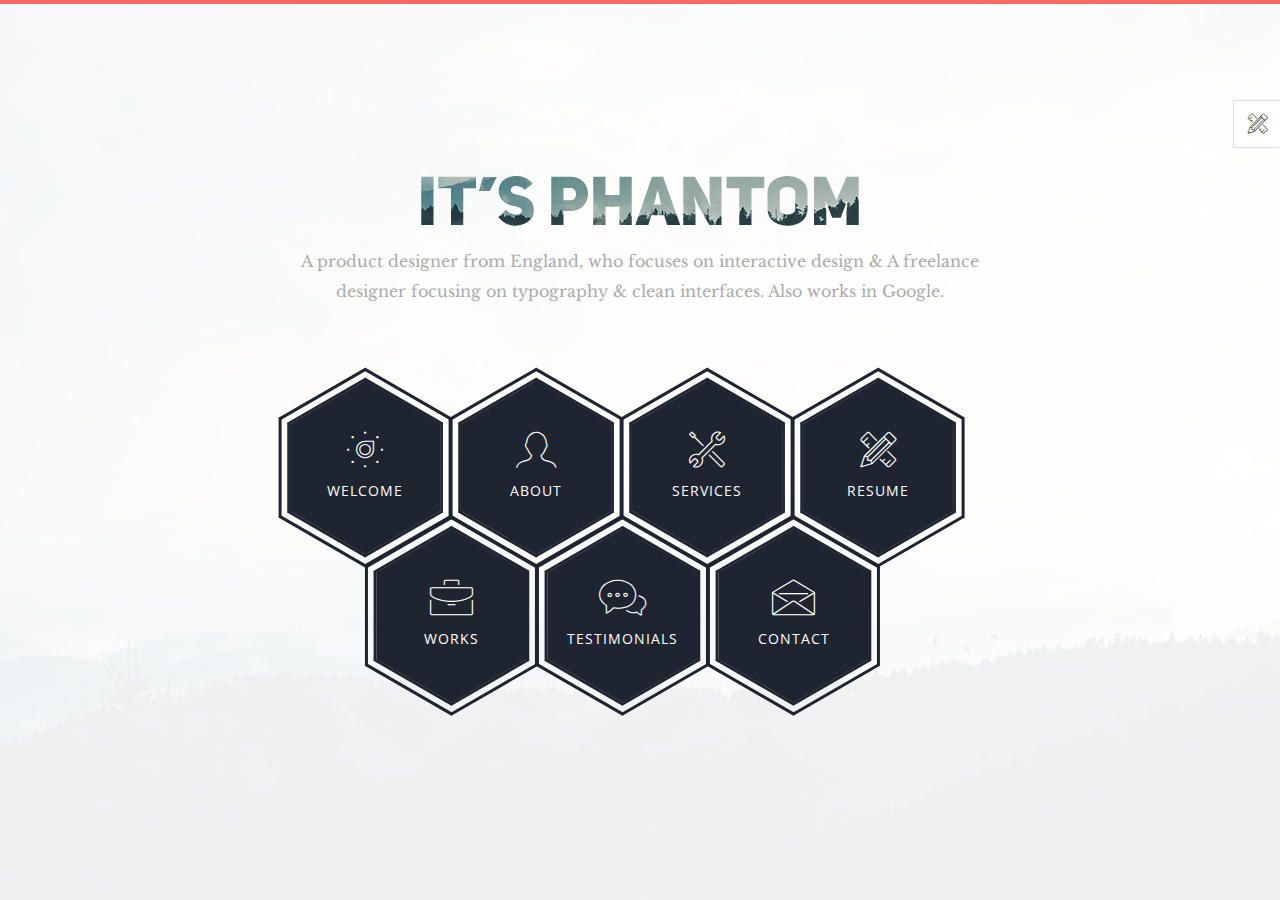
==== .vscode/index.html @ 7a1ff127 "Change file location" ====
<!--
 // WEBSITE: https://themefisher.com
 // TWITTER: https://twitter.com/themefisher
 // FACEBOOK: https://www.facebook.com/themefisher
 // GITHUB: https://github.com/themefisher/
-->

<!-- 
THEME: Phantom - Bootstrap Portfolio Template
VERSION: 1.0.0
AUTHOR: Themefisher

HOMEPAGE: https://themefisher.com/products/phantom-best-bootstrap-portfolio-template/
DEMO: https://demo.themefisher.com/phantom/
GITHUB: https://github.com/themefisher/Phantom-Bootstrap-Portfolio-Template

WEBSITE: https://themefisher.com
TWITTER: https://twitter.com/themefisher
FACEBOOK: https://www.facebook.com/themefisher
-->

<!DOCTYPE html>
<html lang="zxx">
<head>

  <!-- ** Basic Page Needs ** -->
  <meta charset="utf-8">
  <title>Phantom - Bootstrap Portfolio Template</title>

  <!-- ** Mobile Specific Metas ** -->
  <meta http-equiv="X-UA-Compatible" content="IE=edge">
  <meta name="description" content="Portfolio HTML Template">
  <meta name="viewport" content="width=device-width, initial-scale=1.0, maximum-scale=5.0">
  <meta name="author" content="Themefisher">
  <meta name="generator" content="Themefisher Html5 Portfolio Template v1.0">
  
  <!-- theme meta -->
  <meta name="theme-name" content="phantom" />

  <!-- Essential Stylesheets -->
  <link rel="stylesheet" href="https://fonts.googleapis.com/css?family=Libre+Baskerville:400,400i|Open+Sans:400,600,700,800">
  <link rel="stylesheet" href="plugins/bootstrap/bootstrap.min.css">
  <link rel="stylesheet" href="plugins/animate.css">
  <link rel="stylesheet" href="plugins/slick/slick.css">
  <link rel="stylesheet" href="plugins/slick/slick-theme.css">
  <link rel="stylesheet" href="plugins/themefisher-fonts/css/themefisher-fonts.min.css">  

  <!-- Main Stylesheet -->
  <link rel="stylesheet" href="css/style.css">
  
  <!-- Theme Stylesheet -->
  <link rel="stylesheet" href="#" id="color-changer">
  
  <!--Favicon-->
  <link rel="icon" href="images/favicon.png" type="image/x-icon">

</head>
<body><!-- set class="dark" on body tag for DARK-THEME -->

  <div class="preloader">
    <div class="loading-mask"></div>
    <div class="loading-mask"></div>
    <div class="loading-mask"></div>
    <div class="loading-mask"></div>
    <div class="loading-mask"></div>
  </div>

  <div class="preview-wrapper">
    <div class="switcher-head">
      <span>Style Switcher</span>
      <div class="switcher-trigger tf-tools"></div>
    </div>

    <div class="switcher-body">
      <h4>Choose Color:</h4>
      <ul class="color-options list-none">
        <li class="c0" data-color="red" title="Default">Default</li>
        <li class="c1" data-color="blue" title="Red">Red</li>
        <li class="c2" data-color="green" title="Green">Green</li>
        <li class="c3" data-color="yellow" title="Blue">Blue</li>
      </ul>
    </div>
  </div>

<main class="site-wrapper">
  <div class="pt-table">
    <div class="pt-tablecell page-home relative" style="background-image: url('images/banner.jpg');">
      <div class="overlay"></div>

      <div class="container">
        <div class="row">
          <div class="col-xs-12 col-md-offset-1 col-md-10 col-lg-offset-2 col-lg-8">
            <div class="page-title home text-center">
              <img src="images/phantom.png" alt="">
              <p>A product designer from England, who focuses on interactive design &amp; A freelance designer focusing on typography &amp; clean interfaces. Also works in Google.</p>
            </div>

            <div class="hexagon-menu clear">
              <div class="hexagon-item">
                <div class="hex-item">
                  <div></div>
                  <div></div>
                  <div></div>
                </div>
                <div class="hex-item">
                  <div></div>
                  <div></div>
                  <div></div>
                </div>
                <a href="welcome.html" class="hex-content">
                  <span class="hex-content-inner">
                    <span class="icon">
                      <i class="tf-dial"></i>
                    </span>
                    <span class="title">Welcome</span>
                  </span>
                  <svg viewbox="0 0 173.20508075688772 200" height="200" width="174" version="1.1"
                    xmlns="http://www.w3.org/2000/svg">
                    <path
                      d="M86.60254037844386 0L173.20508075688772 50L173.20508075688772 150L86.60254037844386 200L0 150L0 50Z"
                      fill="#1e2530"></path>
                  </svg>
                </a>
              </div>
              <div class="hexagon-item">
                <div class="hex-item">
                  <div></div>
                  <div></div>
                  <div></div>
                </div>
                <div class="hex-item">
                  <div></div>
                  <div></div>
                  <div></div>
                </div>
                <a href="about.html" class="hex-content">
                  <span class="hex-content-inner">
                    <span class="icon">
                      <i class="tf-profile-male"></i>
                    </span>
                    <span class="title">About</span>
                  </span>
                  <svg viewbox="0 0 173.20508075688772 200" height="200" width="174" version="1.1"
                    xmlns="http://www.w3.org/2000/svg">
                    <path d="M86.60254037844386 0L173.20508075688772 50L173.20508075688772 150L86.60254037844386 200L0 150L0 50Z" fill="#1e2530"></path>
                  </svg>
                </a>
              </div>
              <div class="hexagon-item">
                <div class="hex-item">
                  <div></div>
                  <div></div>
                  <div></div>
                </div>
                <div class="hex-item">
                  <div></div>
                  <div></div>
                  <div></div>
                </div>
                <a href="services.html" class="hex-content">
                  <span class="hex-content-inner">
                    <span class="icon">
                      <i class="tf-tools-2"></i>
                    </span>
                    <span class="title">Services</span>
                  </span>
                  <svg viewbox="0 0 173.20508075688772 200" height="200" width="174" version="1.1"
                    xmlns="http://www.w3.org/2000/svg">
                    <path d="M86.60254037844386 0L173.20508075688772 50L173.20508075688772 150L86.60254037844386 200L0 150L0 50Z" fill="#1e2530"></path>
                  </svg>
                </a>
              </div>
              <div class="hexagon-item">
                <div class="hex-item">
                  <div></div>
                  <div></div>
                  <div></div>
                </div>
                <div class="hex-item">
                  <div></div>
                  <div></div>
                  <div></div>
                </div>
                <a href="resume.html" class="hex-content">
                  <span class="hex-content-inner">
                    <span class="icon">
                      <i class="tf-tools"></i>
                    </span>
                    <span class="title">Resume</span>
                  </span>
                  <svg viewbox="0 0 173.20508075688772 200" height="200" width="174" version="1.1"
                    xmlns="http://www.w3.org/2000/svg">
                    <path d="M86.60254037844386 0L173.20508075688772 50L173.20508075688772 150L86.60254037844386 200L0 150L0 50Z" fill="#1e2530"></path>
                  </svg>
                </a>
              </div>
              <div class="hexagon-item">
                <div class="hex-item">
                  <div></div>
                  <div></div>
                  <div></div>
                </div>
                <div class="hex-item">
                  <div></div>
                  <div></div>
                  <div></div>
                </div>
                <a href="works.html" class="hex-content">
                  <span class="hex-content-inner">
                    <span class="icon">
                      <i class="tf-briefcase2"></i>
                    </span>
                    <span class="title">Works</span>
                  </span>
                  <svg viewbox="0 0 173.20508075688772 200" height="200" width="174" version="1.1"
                    xmlns="http://www.w3.org/2000/svg">
                    <path d="M86.60254037844386 0L173.20508075688772 50L173.20508075688772 150L86.60254037844386 200L0 150L0 50Z" fill="#1e2530"></path>
                  </svg>
                </a>
              </div>
              <div class="hexagon-item">
                <div class="hex-item">
                  <div></div>
                  <div></div>
                  <div></div>
                </div>
                <div class="hex-item">
                  <div></div>
                  <div></div>
                  <div></div>
                </div>
                <a href="testimonials.html" class="hex-content">
                  <span class="hex-content-inner">
                    <span class="icon">
                      <i class="tf-chat"></i>
                    </span>
                    <span class="title">Testimonials</span>
                  </span>
                  <svg viewbox="0 0 173.20508075688772 200" height="200" width="174" version="1.1"
                    xmlns="http://www.w3.org/2000/svg">
                    <path d="M86.60254037844386 0L173.20508075688772 50L173.20508075688772 150L86.60254037844386 200L0 150L0 50Z" fill="#1e2530"></path>
                  </svg>
                </a>
              </div>
              <div class="hexagon-item">
                <div class="hex-item">
                  <div></div>
                  <div></div>
                  <div></div>
                </div>
                <div class="hex-item">
                  <div></div>
                  <div></div>
                  <div></div>
                </div>
                <a href="contact.html" class="hex-content">
                  <span class="hex-content-inner">
                    <span class="icon">
                      <i class="tf-envelope2"></i>
                    </span>
                    <span class="title">Contact</span>
                  </span>
                  <svg viewbox="0 0 173.20508075688772 200" height="200" width="174" version="1.1"
                    xmlns="http://www.w3.org/2000/svg">
                    <path d="M86.60254037844386 0L173.20508075688772 50L173.20508075688772 150L86.60254037844386 200L0 150L0 50Z" fill="#1e2530"></path>
                  </svg>
                </a>
              </div>
            </div> <!-- /.hexagon-menu -->

          </div> <!-- /.col-xs-12 -->

        </div> <!-- /.row -->
      </div> <!-- /.container -->

    </div> <!-- /.pt-tablecell -->
  </div> <!-- /.pt-table -->
</main> <!-- /.site-wrapper -->


<!-- 
Essential Scripts
=====================================-->
<script src="plugins/jquery-2.2.4.min.js"></script>
<script src="plugins/bootstrap/bootstrap.min.js"></script>
<script src="plugins/jquery.nicescroll.min.js"></script>
<script src="plugins/isotope/isotope.pkgd.min.js"></script>
<script src="plugins/slick/slick.min.js"></script>

<script src="js/script.js"></script>

</body>
</html>
---- .vscode/plugins/themefisher-fonts/css/themefisher-fonts.min.css ----
@font-face {
  font-family: 'themefisher-font';
  src:  url('../fonts/themefisher-font.eot?ug5hnh');
  src:  url('../fonts/themefisher-font.eot?ug5hnh#iefix') format('embedded-opentype'),
    url('../fonts/themefisher-font.ttf?ug5hnh') format('truetype'),
    url('../fonts/themefisher-font.woff?ug5hnh') format('woff'),
    url('../fonts/themefisher-font.svg?ug5hnh#themefisher-font') format('svg');
  font-weight: normal;
  font-style: normal;
}

[class^="tf-"], [class*=" tf-"] {
  /* use !important to prevent issues with browser extensions that change fonts */
  font-family: 'themefisher-font' !important;
  speak: none;
  font-style: normal;
  font-weight: normal;
  font-variant: normal;
  text-transform: none;
  line-height: 1;

  /* Better Font Rendering =========== */
  -webkit-font-smoothing: antialiased;
  -moz-osx-font-smoothing: grayscale;
}

.tf-ion-alert-circled:before {
  content: "\f100";
}
.tf-ion-alert:before {
  content: "\f101";
}
.tf-ion-android-add-circle:before {
  content: "\f359";
}
.tf-ion-android-add:before {
  content: "\f2c7";
}
.tf-ion-android-alarm-clock:before {
  content: "\f35a";
}
.tf-ion-android-alert:before {
  content: "\f35b";
}
.tf-ion-android-apps:before {
  content: "\f35c";
}
.tf-ion-android-archive:before {
  content: "\f2c9";
}
.tf-ion-android-arrow-back:before {
  content: "\f2ca";
}
.tf-ion-android-arrow-down:before {
  content: "\f35d";
}
.tf-ion-android-arrow-dropdown-circle:before {
  content: "\f35e";
}
.tf-ion-android-arrow-dropdown:before {
  content: "\f35f";
}
.tf-ion-android-arrow-dropleft-circle:before {
  content: "\f360";
}
.tf-ion-android-arrow-dropleft:before {
  content: "\f361";
}
.tf-ion-android-arrow-dropright-circle:before {
  content: "\f362";
}
.tf-ion-android-arrow-dropright:before {
  content: "\f363";
}
.tf-ion-android-arrow-dropup-circle:before {
  content: "\f364";
}
.tf-ion-android-arrow-dropup:before {
  content: "\f365";
}
.tf-ion-android-arrow-forward:before {
  content: "\f30f";
}
.tf-ion-android-arrow-up:before {
  content: "\f366";
}
.tf-ion-android-attach:before {
  content: "\f367";
}
.tf-ion-android-bar:before {
  content: "\f368";
}
.tf-ion-android-bicycle:before {
  content: "\f369";
}
.tf-ion-android-boat:before {
  content: "\f36a";
}
.tf-ion-android-bookmark:before {
  content: "\f36b";
}
.tf-ion-android-bulb:before {
  content: "\f36c";
}
.tf-ion-android-bus:before {
  content: "\f36d";
}
.tf-ion-android-calendar:before {
  content: "\f2d1";
}
.tf-ion-android-call:before {
  content: "\f2d2";
}
.tf-ion-android-camera:before {
  content: "\f2d3";
}
.tf-ion-android-cancel:before {
  content: "\f36e";
}
.tf-ion-android-car:before {
  content: "\f36f";
}
.tf-ion-android-cart:before {
  content: "\f370";
}
.tf-ion-android-chat:before {
  content: "\f2d4";
}
.tf-ion-android-checkbox-blank:before {
  content: "\f371";
}
.tf-ion-android-checkbox-outline-blank:before {
  content: "\f372";
}
.tf-ion-android-checkbox-outline:before {
  content: "\f373";
}
.tf-ion-android-checkbox:before {
  content: "\f374";
}
.tf-ion-android-checkmark-circle:before {
  content: "\f375";
}
.tf-ion-android-clipboard:before {
  content: "\f376";
}
.tf-ion-android-close:before {
  content: "\f2d7";
}
.tf-ion-android-cloud-circle:before {
  content: "\f377";
}
.tf-ion-android-cloud-done:before {
  content: "\f378";
}
.tf-ion-android-cloud-outline:before {
  content: "\f379";
}
.tf-ion-android-cloud:before {
  content: "\f37a";
}
.tf-ion-android-color-palette:before {
  content: "\f37b";
}
.tf-ion-android-compass:before {
  content: "\f37c";
}
.tf-ion-android-contact:before {
  content: "\f2d8";
}
.tf-ion-android-contacts:before {
  content: "\f2d9";
}
.tf-ion-android-contract:before {
  content: "\f37d";
}
.tf-ion-android-create:before {
  content: "\f37e";
}
.tf-ion-android-delete:before {
  content: "\f37f";
}
.tf-ion-android-desktop:before {
  content: "\f380";
}
.tf-ion-android-document:before {
  content: "\f381";
}
.tf-ion-android-done-all:before {
  content: "\f382";
}
.tf-ion-android-done:before {
  content: "\f383";
}
.tf-ion-android-download:before {
  content: "\f2dd";
}
.tf-ion-android-drafts:before {
  content: "\f384";
}
.tf-ion-android-exit:before {
  content: "\f385";
}
.tf-ion-android-expand:before {
  content: "\f386";
}
.tf-ion-android-favorite-outline:before {
  content: "\f387";
}
.tf-ion-android-favorite:before {
  content: "\f388";
}
.tf-ion-android-film:before {
  content: "\f389";
}
.tf-ion-android-folder-open:before {
  content: "\f38a";
}
.tf-ion-android-folder:before {
  content: "\f2e0";
}
.tf-ion-android-funnel:before {
  content: "\f38b";
}
.tf-ion-android-globe:before {
  content: "\f38c";
}
.tf-ion-android-hand:before {
  content: "\f2e3";
}
.tf-ion-android-hangout:before {
  content: "\f38d";
}
.tf-ion-android-happy:before {
  content: "\f38e";
}
.tf-ion-android-home:before {
  content: "\f38f";
}
.tf-ion-android-image:before {
  content: "\f2e4";
}
.tf-ion-android-laptop:before {
  content: "\f390";
}
.tf-ion-android-list:before {
  content: "\f391";
}
.tf-ion-android-locate:before {
  content: "\f2e9";
}
.tf-ion-android-lock:before {
  content: "\f392";
}
.tf-ion-android-mail:before {
  content: "\f2eb";
}
.tf-ion-android-map:before {
  content: "\f393";
}
.tf-ion-android-menu:before {
  content: "\f394";
}
.tf-ion-android-microphone-off:before {
  content: "\f395";
}
.tf-ion-android-microphone:before {
  content: "\f2ec";
}
.tf-ion-android-more-horizontal:before {
  content: "\f396";
}
.tf-ion-android-more-vertical:before {
  content: "\f397";
}
.tf-ion-android-navigate:before {
  content: "\f398";
}
.tf-ion-android-notifications-none:before {
  content: "\f399";
}
.tf-ion-android-notifications-off:before {
  content: "\f39a";
}
.tf-ion-android-notifications:before {
  content: "\f39b";
}
.tf-ion-android-open:before {
  content: "\f39c";
}
.tf-ion-android-options:before {
  content: "\f39d";
}
.tf-ion-android-people:before {
  content: "\f39e";
}
.tf-ion-android-person-add:before {
  content: "\f39f";
}
.tf-ion-android-person:before {
  content: "\f3a0";
}
.tf-ion-android-phone-landscape:before {
  content: "\f3a1";
}
.tf-ion-android-phone-portrait:before {
  content: "\f3a2";
}
.tf-ion-android-pin:before {
  content: "\f3a3";
}
.tf-ion-android-plane:before {
  content: "\f3a4";
}
.tf-ion-android-playstore:before {
  content: "\f2f0";
}
.tf-ion-android-print:before {
  content: "\f3a5";
}
.tf-ion-android-radio-button-off:before {
  content: "\f3a6";
}
.tf-ion-android-radio-button-on:before {
  content: "\f3a7";
}
.tf-ion-android-refresh:before {
  content: "\f3a8";
}
.tf-ion-android-remove-circle:before {
  content: "\f3a9";
}
.tf-ion-android-remove:before {
  content: "\f2f4";
}
.tf-ion-android-restaurant:before {
  content: "\f3aa";
}
.tf-ion-android-sad:before {
  content: "\f3ab";
}
.tf-ion-android-search:before {
  content: "\f2f5";
}
.tf-ion-android-send:before {
  content: "\f2f6";
}
.tf-ion-android-settings:before {
  content: "\f2f7";
}
.tf-ion-android-share-alt:before {
  content: "\f3ac";
}
.tf-ion-android-share:before {
  content: "\f2f8";
}
.tf-ion-android-star-half:before {
  content: "\f3ad";
}
.tf-ion-android-star-outline:before {
  content: "\f3ae";
}
.tf-ion-android-star:before {
  content: "\f2fc";
}
.tf-ion-android-stopwatch:before {
  content: "\f2fd";
}
.tf-ion-android-subway:before {
  content: "\f3af";
}
.tf-ion-android-sunny:before {
  content: "\f3b0";
}
.tf-ion-android-sync:before {
  content: "\f3b1";
}
.tf-ion-android-textsms:before {
  content: "\f3b2";
}
.tf-ion-android-time:before {
  content: "\f3b3";
}
.tf-ion-android-train:before {
  content: "\f3b4";
}
.tf-ion-android-unlock:before {
  content: "\f3b5";
}
.tf-ion-android-upload:before {
  content: "\f3b6";
}
.tf-ion-android-volume-down:before {
  content: "\f3b7";
}
.tf-ion-android-volume-mute:before {
  content: "\f3b8";
}
.tf-ion-android-volume-off:before {
  content: "\f3b9";
}
.tf-ion-android-volume-up:before {
  content: "\f3ba";
}
.tf-ion-android-walk:before {
  content: "\f3bb";
}
.tf-ion-android-warning:before {
  content: "\f3bc";
}
.tf-ion-android-watch:before {
  content: "\f3bd";
}
.tf-ion-android-wifi:before {
  content: "\f305";
}
.tf-ion-aperture:before {
  content: "\f313";
}
.tf-ion-archive:before {
  content: "\f102";
}
.tf-ion-arrow-down-a:before {
  content: "\f103";
}
.tf-ion-arrow-down-b:before {
  content: "\f104";
}
.tf-ion-arrow-down-c:before {
  content: "\f105";
}
.tf-ion-arrow-expand:before {
  content: "\f25e";
}
.tf-ion-arrow-graph-down-left:before {
  content: "\f25f";
}
.tf-ion-arrow-graph-down-right:before {
  content: "\f260";
}
.tf-ion-arrow-graph-up-left:before {
  content: "\f261";
}
.tf-ion-arrow-graph-up-right:before {
  content: "\f262";
}
.tf-ion-arrow-left-a:before {
  content: "\f106";
}
.tf-ion-arrow-left-b:before {
  content: "\f107";
}
.tf-ion-arrow-left-c:before {
  content: "\f108";
}
.tf-ion-arrow-move:before {
  content: "\f263";
}
.tf-ion-arrow-resize:before {
  content: "\f264";
}
.tf-ion-arrow-return-left:before {
  content: "\f265";
}
.tf-ion-arrow-return-right:before {
  content: "\f266";
}
.tf-ion-arrow-right-a:before {
  content: "\f109";
}
.tf-ion-arrow-right-b:before {
  content: "\f10a";
}
.tf-ion-arrow-right-c:before {
  content: "\f10b";
}
.tf-ion-arrow-shrink:before {
  content: "\f267";
}
.tf-ion-arrow-swap:before {
  content: "\f268";
}
.tf-ion-arrow-up-a:before {
  content: "\f10c";
}
.tf-ion-arrow-up-b:before {
  content: "\f10d";
}
.tf-ion-arrow-up-c:before {
  content: "\f10e";
}
.tf-ion-asterisk:before {
  content: "\f314";
}
.tf-ion-at:before {
  content: "\f10f";
}
.tf-ion-backspace-outline:before {
  content: "\f3be";
}
.tf-ion-backspace:before {
  content: "\f3bf";
}
.tf-ion-bag:before {
  content: "\f110";
}
.tf-ion-battery-charging:before {
  content: "\f111";
}
.tf-ion-battery-empty:before {
  content: "\f112";
}
.tf-ion-battery-full:before {
  content: "\f113";
}
.tf-ion-battery-half:before {
  content: "\f114";
}
.tf-ion-battery-low:before {
  content: "\f115";
}
.tf-ion-beaker:before {
  content: "\f269";
}
.tf-ion-beer:before {
  content: "\f26a";
}
.tf-ion-bluetooth:before {
  content: "\f116";
}
.tf-ion-bonfire:before {
  content: "\f315";
}
.tf-ion-bookmark:before {
  content: "\f26b";
}
.tf-ion-bowtie:before {
  content: "\f3c0";
}
.tf-ion-briefcase:before {
  content: "\f26c";
}
.tf-ion-bug:before {
  content: "\f2be";
}
.tf-ion-calculator:before {
  content: "\f26d";
}
.tf-ion-calendar:before {
  content: "\f117";
}
.tf-ion-camera:before {
  content: "\f118";
}
.tf-ion-card:before {
  content: "\f119";
}
.tf-ion-cash:before {
  content: "\f316";
}
.tf-ion-chatbox-working:before {
  content: "\f11a";
}
.tf-ion-chatbox:before {
  content: "\f11b";
}
.tf-ion-chatboxes:before {
  content: "\f11c";
}
.tf-ion-chatbubble-working:before {
  content: "\f11d";
}
.tf-ion-chatbubble:before {
  content: "\f11e";
}
.tf-ion-chatbubbles:before {
  content: "\f11f";
}
.tf-ion-checkmark-circled:before {
  content: "\f120";
}
.tf-ion-checkmark-round:before {
  content: "\f121";
}
.tf-ion-checkmark:before {
  content: "\f122";
}
.tf-ion-chevron-down:before {
  content: "\f123";
}
.tf-ion-chevron-left:before {
  content: "\f124";
}
.tf-ion-chevron-right:before {
  content: "\f125";
}
.tf-ion-chevron-up:before {
  content: "\f126";
}
.tf-ion-clipboard:before {
  content: "\f127";
}
.tf-ion-clock:before {
  content: "\f26e";
}
.tf-ion-close-circled:before {
  content: "\f128";
}
.tf-ion-close-round:before {
  content: "\f129";
}
.tf-ion-close:before {
  content: "\f12a";
}
.tf-ion-closed-captioning:before {
  content: "\f317";
}
.tf-ion-cloud:before {
  content: "\f12b";
}
.tf-ion-code-download:before {
  content: "\f26f";
}
.tf-ion-code-working:before {
  content: "\f270";
}
.tf-ion-code:before {
  content: "\f271";
}
.tf-ion-coffee:before {
  content: "\f272";
}
.tf-ion-compass:before {
  content: "\f273";
}
.tf-ion-compose:before {
  content: "\f12c";
}
.tf-ion-connection-bars:before {
  content: "\f274";
}
.tf-ion-contrast:before {
  content: "\f275";
}
.tf-ion-crop:before {
  content: "\f3c1";
}
.tf-ion-cube:before {
  content: "\f318";
}
.tf-ion-disc:before {
  content: "\f12d";
}
.tf-ion-document-text:before {
  content: "\f12e";
}
.tf-ion-document:before {
  content: "\f12f";
}
.tf-ion-drag:before {
  content: "\f130";
}
.tf-ion-earth:before {
  content: "\f276";
}
.tf-ion-easel:before {
  content: "\f3c2";
}
.tf-ion-edit:before {
  content: "\f2bf";
}
.tf-ion-egg:before {
  content: "\f277";
}
.tf-ion-eject:before {
  content: "\f131";
}
.tf-ion-email-unread:before {
  content: "\f3c3";
}
.tf-ion-email:before {
  content: "\f132";
}
.tf-ion-erlenmeyer-flask-bubbles:before {
  content: "\f3c4";
}
.tf-ion-erlenmeyer-flask:before {
  content: "\f3c5";
}
.tf-ion-eye-disabled:before {
  content: "\f306";
}
.tf-ion-eye:before {
  content: "\f133";
}
.tf-ion-female:before {
  content: "\f278";
}
.tf-ion-filing:before {
  content: "\f134";
}
.tf-ion-film-marker:before {
  content: "\f135";
}
.tf-ion-fireball:before {
  content: "\f319";
}
.tf-ion-flag:before {
  content: "\f279";
}
.tf-ion-flame:before {
  content: "\f31a";
}
.tf-ion-flash-off:before {
  content: "\f136";
}
.tf-ion-flash:before {
  content: "\f137";
}
.tf-ion-folder:before {
  content: "\f139";
}
.tf-ion-fork-repo:before {
  content: "\f2c0";
}
.tf-ion-fork:before {
  content: "\f27a";
}
.tf-ion-forward:before {
  content: "\f13a";
}
.tf-ion-funnel:before {
  content: "\f31b";
}
.tf-ion-gear-a:before {
  content: "\f13d";
}
.tf-ion-gear-b:before {
  content: "\f13e";
}
.tf-ion-grid:before {
  content: "\f13f";
}
.tf-ion-hammer:before {
  content: "\f27b";
}
.tf-ion-happy-outline:before {
  content: "\f3c6";
}
.tf-ion-happy:before {
  content: "\f31c";
}
.tf-ion-headphone:before {
  content: "\f140";
}
.tf-ion-heart-broken:before {
  content: "\f31d";
}
.tf-ion-heart:before {
  content: "\f141";
}
.tf-ion-help-buoy:before {
  content: "\f27c";
}
.tf-ion-help-circled:before {
  content: "\f142";
}
.tf-ion-help:before {
  content: "\f143";
}
.tf-ion-home:before {
  content: "\f144";
}
.tf-ion-icecream:before {
  content: "\f27d";
}
.tf-ion-image:before {
  content: "\f147";
}
.tf-ion-images:before {
  content: "\f148";
}
.tf-ion-information-circled:before {
  content: "\f149";
}
.tf-ion-information:before {
  content: "\f14a";
}
.tf-ion-ionic:before {
  content: "\f14b";
}
.tf-ion-ios-alarm-outline:before {
  content: "\f3c7";
}
.tf-ion-ios-alarm:before {
  content: "\f3c8";
}
.tf-ion-ios-albums-outline:before {
  content: "\f3c9";
}
.tf-ion-ios-albums:before {
  content: "\f3ca";
}
.tf-ion-ios-americanfootball-outline:before {
  content: "\f3cb";
}
.tf-ion-ios-americanfootball:before {
  content: "\f3cc";
}
.tf-ion-ios-analytics-outline:before {
  content: "\f3cd";
}
.tf-ion-ios-analytics:before {
  content: "\f3ce";
}
.tf-ion-ios-arrow-back:before {
  content: "\f3cf";
}
.tf-ion-ios-arrow-down:before {
  content: "\f3d0";
}
.tf-ion-ios-arrow-forward:before {
  content: "\f3d1";
}
.tf-ion-ios-arrow-left:before {
  content: "\f3d2";
}
.tf-ion-ios-arrow-right:before {
  content: "\f3d3";
}
.tf-ion-ios-arrow-thin-down:before {
  content: "\f3d4";
}
.tf-ion-ios-arrow-thin-left:before {
  content: "\f3d5";
}
.tf-ion-ios-arrow-thin-right:before {
  content: "\f3d6";
}
.tf-ion-ios-arrow-thin-up:before {
  content: "\f3d7";
}
.tf-ion-ios-arrow-up:before {
  content: "\f3d8";
}
.tf-ion-ios-at-outline:before {
  content: "\f3d9";
}
.tf-ion-ios-at:before {
  content: "\f3da";
}
.tf-ion-ios-barcode-outline:before {
  content: "\f3db";
}
.tf-ion-ios-barcode:before {
  content: "\f3dc";
}
.tf-ion-ios-baseball-outline:before {
  content: "\f3dd";
}
.tf-ion-ios-baseball:before {
  content: "\f3de";
}
.tf-ion-ios-basketball-outline:before {
  content: "\f3df";
}
.tf-ion-ios-basketball:before {
  content: "\f3e0";
}
.tf-ion-ios-bell-outline:before {
  content: "\f3e1";
}
.tf-ion-ios-bell:before {
  content: "\f3e2";
}
.tf-ion-ios-body-outline:before {
  content: "\f3e3";
}
.tf-ion-ios-body:before {
  content: "\f3e4";
}
.tf-ion-ios-bolt-outline:before {
  content: "\f3e5";
}
.tf-ion-ios-bolt:before {
  content: "\f3e6";
}
.tf-ion-ios-book-outline:before {
  content: "\f3e7";
}
.tf-ion-ios-book:before {
  content: "\f3e8";
}
.tf-ion-ios-bookmarks-outline:before {
  content: "\f3e9";
}
.tf-ion-ios-bookmarks:before {
  content: "\f3ea";
}
.tf-ion-ios-box-outline:before {
  content: "\f3eb";
}
.tf-ion-ios-box:before {
  content: "\f3ec";
}
.tf-ion-ios-briefcase-outline:before {
  content: "\f3ed";
}
.tf-ion-ios-briefcase:before {
  content: "\f3ee";
}
.tf-ion-ios-browsers-outline:before {
  content: "\f3ef";
}
.tf-ion-ios-browsers:before {
  content: "\f3f0";
}
.tf-ion-ios-calculator-outline:before {
  content: "\f3f1";
}
.tf-ion-ios-calculator:before {
  content: "\f3f2";
}
.tf-ion-ios-calendar-outline:before {
  content: "\f3f3";
}
.tf-ion-ios-calendar:before {
  content: "\f3f4";
}
.tf-ion-ios-camera-outline:before {
  content: "\f3f5";
}
.tf-ion-ios-camera:before {
  content: "\f3f6";
}
.tf-ion-ios-cart-outline:before {
  content: "\f3f7";
}
.tf-ion-ios-cart:before {
  content: "\f3f8";
}
.tf-ion-ios-chatboxes-outline:before {
  content: "\f3f9";
}
.tf-ion-ios-chatboxes:before {
  content: "\f3fa";
}
.tf-ion-ios-chatbubble-outline:before {
  content: "\f3fb";
}
.tf-ion-ios-chatbubble:before {
  content: "\f3fc";
}
.tf-ion-ios-checkmark-empty:before {
  content: "\f3fd";
}
.tf-ion-ios-checkmark-outline:before {
  content: "\f3fe";
}
.tf-ion-ios-checkmark:before {
  content: "\f3ff";
}
.tf-ion-ios-circle-filled:before {
  content: "\f400";
}
.tf-ion-ios-circle-outline:before {
  content: "\f401";
}
.tf-ion-ios-clock-outline:before {
  content: "\f402";
}
.tf-ion-ios-clock:before {
  content: "\f403";
}
.tf-ion-ios-close-empty:before {
  content: "\f404";
}
.tf-ion-ios-close-outline:before {
  content: "\f405";
}
.tf-ion-ios-close:before {
  content: "\f406";
}
.tf-ion-ios-cloud-download-outline:before {
  content: "\f407";
}
.tf-ion-ios-cloud-download:before {
  content: "\f408";
}
.tf-ion-ios-cloud-outline:before {
  content: "\f409";
}
.tf-ion-ios-cloud-upload-outline:before {
  content: "\f40a";
}
.tf-ion-ios-cloud-upload:before {
  content: "\f40b";
}
.tf-ion-ios-cloud:before {
  content: "\f40c";
}
.tf-ion-ios-cloudy-night-outline:before {
  content: "\f40d";
}
.tf-ion-ios-cloudy-night:before {
  content: "\f40e";
}
.tf-ion-ios-cloudy-outline:before {
  content: "\f40f";
}
.tf-ion-ios-cloudy:before {
  content: "\f410";
}
.tf-ion-ios-cog-outline:before {
  content: "\f411";
}
.tf-ion-ios-cog:before {
  content: "\f412";
}
.tf-ion-ios-color-filter-outline:before {
  content: "\f413";
}
.tf-ion-ios-color-filter:before {
  content: "\f414";
}
.tf-ion-ios-color-wand-outline:before {
  content: "\f415";
}
.tf-ion-ios-color-wand:before {
  content: "\f416";
}
.tf-ion-ios-compose-outline:before {
  content: "\f417";
}
.tf-ion-ios-compose:before {
  content: "\f418";
}
.tf-ion-ios-contact-outline:before {
  content: "\f419";
}
.tf-ion-ios-contact:before {
  content: "\f41a";
}
.tf-ion-ios-copy-outline:before {
  content: "\f41b";
}
.tf-ion-ios-copy:before {
  content: "\f41c";
}
.tf-ion-ios-crop-strong:before {
  content: "\f41d";
}
.tf-ion-ios-crop:before {
  content: "\f41e";
}
.tf-ion-ios-download-outline:before {
  content: "\f41f";
}
.tf-ion-ios-download:before {
  content: "\f420";
}
.tf-ion-ios-drag:before {
  content: "\f421";
}
.tf-ion-ios-email-outline:before {
  content: "\f422";
}
.tf-ion-ios-email:before {
  content: "\f423";
}
.tf-ion-ios-eye-outline:before {
  content: "\f424";
}
.tf-ion-ios-eye:before {
  content: "\f425";
}
.tf-ion-ios-fastforward-outline:before {
  content: "\f426";
}
.tf-ion-ios-fastforward:before {
  content: "\f427";
}
.tf-ion-ios-filing-outline:before {
  content: "\f428";
}
.tf-ion-ios-filing:before {
  content: "\f429";
}
.tf-ion-ios-film-outline:before {
  content: "\f42a";
}
.tf-ion-ios-film:before {
  content: "\f42b";
}
.tf-ion-ios-flag-outline:before {
  content: "\f42c";
}
.tf-ion-ios-flag:before {
  content: "\f42d";
}
.tf-ion-ios-flame-outline:before {
  content: "\f42e";
}
.tf-ion-ios-flame:before {
  content: "\f42f";
}
.tf-ion-ios-flask-outline:before {
  content: "\f430";
}
.tf-ion-ios-flask:before {
  content: "\f431";
}
.tf-ion-ios-flower-outline:before {
  content: "\f432";
}
.tf-ion-ios-flower:before {
  content: "\f433";
}
.tf-ion-ios-folder-outline:before {
  content: "\f434";
}
.tf-ion-ios-folder:before {
  content: "\f435";
}
.tf-ion-ios-football-outline:before {
  content: "\f436";
}
.tf-ion-ios-football:before {
  content: "\f437";
}
.tf-ion-ios-game-controller-a-outline:before {
  content: "\f438";
}
.tf-ion-ios-game-controller-a:before {
  content: "\f439";
}
.tf-ion-ios-game-controller-b-outline:before {
  content: "\f43a";
}
.tf-ion-ios-game-controller-b:before {
  content: "\f43b";
}
.tf-ion-ios-gear-outline:before {
  content: "\f43c";
}
.tf-ion-ios-gear:before {
  content: "\f43d";
}
.tf-ion-ios-glasses-outline:before {
  content: "\f43e";
}
.tf-ion-ios-glasses:before {
  content: "\f43f";
}
.tf-ion-ios-grid-view-outline:before {
  content: "\f440";
}
.tf-ion-ios-grid-view:before {
  content: "\f441";
}
.tf-ion-ios-heart-outline:before {
  content: "\f442";
}
.tf-ion-ios-heart:before {
  content: "\f443";
}
.tf-ion-ios-help-empty:before {
  content: "\f444";
}
.tf-ion-ios-help-outline:before {
  content: "\f445";
}
.tf-ion-ios-help:before {
  content: "\f446";
}
.tf-ion-ios-home-outline:before {
  content: "\f447";
}
.tf-ion-ios-home:before {
  content: "\f448";
}
.tf-ion-ios-infinite-outline:before {
  content: "\f449";
}
.tf-ion-ios-infinite:before {
  content: "\f44a";
}
.tf-ion-ios-information-empty:before {
  content: "\f44b";
}
.tf-ion-ios-information-outline:before {
  content: "\f44c";
}
.tf-ion-ios-information:before {
  content: "\f44d";
}
.tf-ion-ios-ionic-outline:before {
  content: "\f44e";
}
.tf-ion-ios-keypad-outline:before {
  content: "\f44f";
}
.tf-ion-ios-keypad:before {
  content: "\f450";
}
.tf-ion-ios-lightbulb-outline:before {
  content: "\f451";
}
.tf-ion-ios-lightbulb:before {
  content: "\f452";
}
.tf-ion-ios-list-outline:before {
  content: "\f453";
}
.tf-ion-ios-list:before {
  content: "\f454";
}
.tf-ion-ios-location-outline:before {
  content: "\f455";
}
.tf-ion-ios-location:before {
  content: "\f456";
}
.tf-ion-ios-locked-outline:before {
  content: "\f457";
}
.tf-ion-ios-locked:before {
  content: "\f458";
}
.tf-ion-ios-loop-strong:before {
  content: "\f459";
}
.tf-ion-ios-loop:before {
  content: "\f45a";
}
.tf-ion-ios-medical-outline:before {
  content: "\f45b";
}
.tf-ion-ios-medical:before {
  content: "\f45c";
}
.tf-ion-ios-medkit-outline:before {
  content: "\f45d";
}
.tf-ion-ios-medkit:before {
  content: "\f45e";
}
.tf-ion-ios-mic-off:before {
  content: "\f45f";
}
.tf-ion-ios-mic-outline:before {
  content: "\f460";
}
.tf-ion-ios-mic:before {
  content: "\f461";
}
.tf-ion-ios-minus-empty:before {
  content: "\f462";
}
.tf-ion-ios-minus-outline:before {
  content: "\f463";
}
.tf-ion-ios-minus:before {
  content: "\f464";
}
.tf-ion-ios-monitor-outline:before {
  content: "\f465";
}
.tf-ion-ios-monitor:before {
  content: "\f466";
}
.tf-ion-ios-moon-outline:before {
  content: "\f467";
}
.tf-ion-ios-moon:before {
  content: "\f468";
}
.tf-ion-ios-more-outline:before {
  content: "\f469";
}
.tf-ion-ios-more:before {
  content: "\f46a";
}
.tf-ion-ios-musical-note:before {
  content: "\f46b";
}
.tf-ion-ios-musical-notes:before {
  content: "\f46c";
}
.tf-ion-ios-navigate-outline:before {
  content: "\f46d";
}
.tf-ion-ios-navigate:before {
  content: "\f46e";
}
.tf-ion-ios-nutrition-outline:before {
  content: "\f46f";
}
.tf-ion-ios-nutrition:before {
  content: "\f470";
}
.tf-ion-ios-paper-outline:before {
  content: "\f471";
}
.tf-ion-ios-paper:before {
  content: "\f472";
}
.tf-ion-ios-paperplane-outline:before {
  content: "\f473";
}
.tf-ion-ios-paperplane:before {
  content: "\f474";
}
.tf-ion-ios-partlysunny-outline:before {
  content: "\f475";
}
.tf-ion-ios-partlysunny:before {
  content: "\f476";
}
.tf-ion-ios-pause-outline:before {
  content: "\f477";
}
.tf-ion-ios-pause:before {
  content: "\f478";
}
.tf-ion-ios-paw-outline:before {
  content: "\f479";
}
.tf-ion-ios-paw:before {
  content: "\f47a";
}
.tf-ion-ios-people-outline:before {
  content: "\f47b";
}
.tf-ion-ios-people:before {
  content: "\f47c";
}
.tf-ion-ios-person-outline:before {
  content: "\f47d";
}
.tf-ion-ios-person:before {
  content: "\f47e";
}
.tf-ion-ios-personadd-outline:before {
  content: "\f47f";
}
.tf-ion-ios-personadd:before {
  content: "\f480";
}
.tf-ion-ios-photos-outline:before {
  content: "\f481";
}
.tf-ion-ios-photos:before {
  content: "\f482";
}
.tf-ion-ios-pie-outline:before {
  content: "\f483";
}
.tf-ion-ios-pie:before {
  content: "\f484";
}
.tf-ion-ios-pint-outline:before {
  content: "\f485";
}
.tf-ion-ios-pint:before {
  content: "\f486";
}
.tf-ion-ios-play-outline:before {
  content: "\f487";
}
.tf-ion-ios-play:before {
  content: "\f488";
}
.tf-ion-ios-plus-empty:before {
  content: "\f489";
}
.tf-ion-ios-plus-outline:before {
  content: "\f48a";
}
.tf-ion-ios-plus:before {
  content: "\f48b";
}
.tf-ion-ios-pricetag-outline:before {
  content: "\f48c";
}
.tf-ion-ios-pricetag:before {
  content: "\f48d";
}
.tf-ion-ios-pricetags-outline:before {
  content: "\f48e";
}
.tf-ion-ios-pricetags:before {
  content: "\f48f";
}
.tf-ion-ios-printer-outline:before {
  content: "\f490";
}
.tf-ion-ios-printer:before {
  content: "\f491";
}
.tf-ion-ios-pulse-strong:before {
  content: "\f492";
}
.tf-ion-ios-pulse:before {
  content: "\f493";
}
.tf-ion-ios-rainy-outline:before {
  content: "\f494";
}
.tf-ion-ios-rainy:before {
  content: "\f495";
}
.tf-ion-ios-recording-outline:before {
  content: "\f496";
}
.tf-ion-ios-recording:before {
  content: "\f497";
}
.tf-ion-ios-redo-outline:before {
  content: "\f498";
}
.tf-ion-ios-redo:before {
  content: "\f499";
}
.tf-ion-ios-refresh-empty:before {
  content: "\f49a";
}
.tf-ion-ios-refresh-outline:before {
  content: "\f49b";
}
.tf-ion-ios-refresh:before {
  content: "\f49c";
}
.tf-ion-ios-reload:before {
  content: "\f49d";
}
.tf-ion-ios-reverse-camera-outline:before {
  content: "\f49e";
}
.tf-ion-ios-reverse-camera:before {
  content: "\f49f";
}
.tf-ion-ios-rewind-outline:before {
  content: "\f4a0";
}
.tf-ion-ios-rewind:before {
  content: "\f4a1";
}
.tf-ion-ios-rose-outline:before {
  content: "\f4a2";
}
.tf-ion-ios-rose:before {
  content: "\f4a3";
}
.tf-ion-ios-search-strong:before {
  content: "\f4a4";
}
.tf-ion-ios-search:before {
  content: "\f4a5";
}
.tf-ion-ios-settings-strong:before {
  content: "\f4a6";
}
.tf-ion-ios-settings:before {
  content: "\f4a7";
}
.tf-ion-ios-shuffle-strong:before {
  content: "\f4a8";
}
.tf-ion-ios-shuffle:before {
  content: "\f4a9";
}
.tf-ion-ios-skipbackward-outline:before {
  content: "\f4aa";
}
.tf-ion-ios-skipbackward:before {
  content: "\f4ab";
}
.tf-ion-ios-skipforward-outline:before {
  content: "\f4ac";
}
.tf-ion-ios-skipforward:before {
  content: "\f4ad";
}
.tf-ion-ios-snowy:before {
  content: "\f4ae";
}
.tf-ion-ios-speedometer-outline:before {
  content: "\f4af";
}
.tf-ion-ios-speedometer:before {
  content: "\f4b0";
}
.tf-ion-ios-star-half:before {
  content: "\f4b1";
}
.tf-ion-ios-star-outline:before {
  content: "\f4b2";
}
.tf-ion-ios-star:before {
  content: "\f4b3";
}
.tf-ion-ios-stopwatch-outline:before {
  content: "\f4b4";
}
.tf-ion-ios-stopwatch:before {
  content: "\f4b5";
}
.tf-ion-ios-sunny-outline:before {
  content: "\f4b6";
}
.tf-ion-ios-sunny:before {
  content: "\f4b7";
}
.tf-ion-ios-telephone-outline:before {
  content: "\f4b8";
}
.tf-ion-ios-telephone:before {
  content: "\f4b9";
}
.tf-ion-ios-tennisball-outline:before {
  content: "\f4ba";
}
.tf-ion-ios-tennisball:before {
  content: "\f4bb";
}
.tf-ion-ios-thunderstorm-outline:before {
  content: "\f4bc";
}
.tf-ion-ios-thunderstorm:before {
  content: "\f4bd";
}
.tf-ion-ios-time-outline:before {
  content: "\f4be";
}
.tf-ion-ios-time:before {
  content: "\f4bf";
}
.tf-ion-ios-timer-outline:before {
  content: "\f4c0";
}
.tf-ion-ios-timer:before {
  content: "\f4c1";
}
.tf-ion-ios-toggle-outline:before {
  content: "\f4c2";
}
.tf-ion-ios-toggle:before {
  content: "\f4c3";
}
.tf-ion-ios-trash-outline:before {
  content: "\f4c4";
}
.tf-ion-ios-trash:before {
  content: "\f4c5";
}
.tf-ion-ios-undo-outline:before {
  content: "\f4c6";
}
.tf-ion-ios-undo:before {
  content: "\f4c7";
}
.tf-ion-ios-unlocked-outline:before {
  content: "\f4c8";
}
.tf-ion-ios-unlocked:before {
  content: "\f4c9";
}
.tf-ion-ios-upload-outline:before {
  content: "\f4ca";
}
.tf-ion-ios-upload:before {
  content: "\f4cb";
}
.tf-ion-ios-videocam-outline:before {
  content: "\f4cc";
}
.tf-ion-ios-videocam:before {
  content: "\f4cd";
}
.tf-ion-ios-volume-high:before {
  content: "\f4ce";
}
.tf-ion-ios-volume-low:before {
  content: "\f4cf";
}
.tf-ion-ios-wineglass-outline:before {
  content: "\f4d0";
}
.tf-ion-ios-wineglass:before {
  content: "\f4d1";
}
.tf-ion-ios-world-outline:before {
  content: "\f4d2";
}
.tf-ion-ios-world:before {
  content: "\f4d3";
}
.tf-ion-ipad:before {
  content: "\f1f9";
}
.tf-ion-iphone:before {
  content: "\f1fa";
}
.tf-ion-ipod:before {
  content: "\f1fb";
}
.tf-ion-jet:before {
  content: "\f295";
}
.tf-ion-key:before {
  content: "\f296";
}
.tf-ion-knife:before {
  content: "\f297";
}
.tf-ion-laptop:before {
  content: "\f1fc";
}
.tf-ion-leaf:before {
  content: "\f1fd";
}
.tf-ion-levels:before {
  content: "\f298";
}
.tf-ion-lightbulb:before {
  content: "\f299";
}
.tf-ion-link:before {
  content: "\f1fe";
}
.tf-ion-load-a:before {
  content: "\f29a";
}
.tf-ion-load-b:before {
  content: "\f29b";
}
.tf-ion-load-c:before {
  content: "\f29c";
}
.tf-ion-load-d:before {
  content: "\f29d";
}
.tf-ion-location:before {
  content: "\f1ff";
}
.tf-ion-lock-combination:before {
  content: "\f4d4";
}
.tf-ion-locked:before {
  content: "\f200";
}
.tf-ion-log-in:before {
  content: "\f29e";
}
.tf-ion-log-out:before {
  content: "\f29f";
}
.tf-ion-loop:before {
  content: "\f201";
}
.tf-ion-magnet:before {
  content: "\f2a0";
}
.tf-ion-male:before {
  content: "\f2a1";
}
.tf-ion-man:before {
  content: "\f202";
}
.tf-ion-map:before {
  content: "\f203";
}
.tf-ion-medkit:before {
  content: "\f2a2";
}
.tf-ion-merge:before {
  content: "\f33f";
}
.tf-ion-mic-a:before {
  content: "\f204";
}
.tf-ion-mic-b:before {
  content: "\f205";
}
.tf-ion-mic-c:before {
  content: "\f206";
}
.tf-ion-minus-circled:before {
  content: "\f207";
}
.tf-ion-minus-round:before {
  content: "\f208";
}
.tf-ion-minus:before {
  content: "\f209";
}
.tf-ion-model-s:before {
  content: "\f2c1";
}
.tf-ion-monitor:before {
  content: "\f20a";
}
.tf-ion-more:before {
  content: "\f20b";
}
.tf-ion-mouse:before {
  content: "\f340";
}
.tf-ion-music-note:before {
  content: "\f20c";
}
.tf-ion-navicon-round:before {
  content: "\f20d";
}
.tf-ion-navicon:before {
  content: "\f20e";
}
.tf-ion-navigate:before {
  content: "\f2a3";
}
.tf-ion-network:before {
  content: "\f341";
}
.tf-ion-no-smoking:before {
  content: "\f2c2";
}
.tf-ion-nuclear:before {
  content: "\f2a4";
}
.tf-ion-outlet:before {
  content: "\f342";
}
.tf-ion-paintbrush:before {
  content: "\f4d5";
}
.tf-ion-paintbucket:before {
  content: "\f4d6";
}
.tf-ion-paper-airplane:before {
  content: "\f2c3";
}
.tf-ion-paperclip:before {
  content: "\f20f";
}
.tf-ion-pause:before {
  content: "\f210";
}
.tf-ion-person-add:before {
  content: "\f211";
}
.tf-ion-person-stalker:before {
  content: "\f212";
}
.tf-ion-person:before {
  content: "\f213";
}
.tf-ion-pie-graph:before {
  content: "\f2a5";
}
.tf-ion-pin:before {
  content: "\f2a6";
}
.tf-ion-pinpoint:before {
  content: "\f2a7";
}
.tf-ion-pizza:before {
  content: "\f2a8";
}
.tf-ion-plane:before {
  content: "\f214";
}
.tf-ion-planet:before {
  content: "\f343";
}
.tf-ion-play:before {
  content: "\f215";
}
.tf-ion-playstation:before {
  content: "\f30a";
}
.tf-ion-plus-circled:before {
  content: "\f216";
}
.tf-ion-plus-round:before {
  content: "\f217";
}
.tf-ion-plus:before {
  content: "\f218";
}
.tf-ion-podium:before {
  content: "\f344";
}
.tf-ion-pound:before {
  content: "\f219";
}
.tf-ion-power:before {
  content: "\f2a9";
}
.tf-ion-pricetag:before {
  content: "\f2aa";
}
.tf-ion-pricetags:before {
  content: "\f2ab";
}
.tf-ion-printer:before {
  content: "\f21a";
}
.tf-ion-pull-request:before {
  content: "\f345";
}
.tf-ion-qr-scanner:before {
  content: "\f346";
}
.tf-ion-quote:before {
  content: "\f347";
}
.tf-ion-radio-waves:before {
  content: "\f2ac";
}
.tf-ion-record:before {
  content: "\f21b";
}
.tf-ion-refresh:before {
  content: "\f21c";
}
.tf-ion-reply-all:before {
  content: "\f21d";
}
.tf-ion-reply:before {
  content: "\f21e";
}
.tf-ion-ribbon-a:before {
  content: "\f348";
}
.tf-ion-ribbon-b:before {
  content: "\f349";
}
.tf-ion-sad-outline:before {
  content: "\f4d7";
}
.tf-ion-sad:before {
  content: "\f34a";
}
.tf-ion-scissors:before {
  content: "\f34b";
}
.tf-ion-search:before {
  content: "\f21f";
}
.tf-ion-settings:before {
  content: "\f2ad";
}
.tf-ion-share:before {
  content: "\f220";
}
.tf-ion-shuffle:before {
  content: "\f221";
}
.tf-ion-skip-backward:before {
  content: "\f222";
}
.tf-ion-skip-forward:before {
  content: "\f223";
}
.tf-ion-social-android-outline:before {
  content: "\f224";
}
.tf-ion-social-android:before {
  content: "\f225";
}
.tf-ion-social-angular-outline:before {
  content: "\f4d8";
}
.tf-ion-social-angular:before {
  content: "\f4d9";
}
.tf-ion-social-apple-outline:before {
  content: "\f226";
}
.tf-ion-social-apple:before {
  content: "\f227";
}
.tf-ion-social-bitcoin-outline:before {
  content: "\f2ae";
}
.tf-ion-social-bitcoin:before {
  content: "\f2af";
}
.tf-ion-social-buffer-outline:before {
  content: "\f228";
}
.tf-ion-social-buffer:before {
  content: "\f229";
}
.tf-ion-social-chrome-outline:before {
  content: "\f4da";
}
.tf-ion-social-chrome:before {
  content: "\f4db";
}
.tf-ion-social-codepen-outline:before {
  content: "\f4dc";
}
.tf-ion-social-codepen:before {
  content: "\f4dd";
}
.tf-ion-social-css3-outline:before {
  content: "\f4de";
}
.tf-ion-social-css3:before {
  content: "\f4df";
}
.tf-ion-social-designernews-outline:before {
  content: "\f22a";
}
.tf-ion-social-designernews:before {
  content: "\f22b";
}
.tf-ion-social-dribbble-outline:before {
  content: "\f22c";
}
.tf-ion-social-dribbble:before {
  content: "\f22d";
}
.tf-ion-social-dropbox-outline:before {
  content: "\f22e";
}
.tf-ion-social-dropbox:before {
  content: "\f22f";
}
.tf-ion-social-euro-outline:before {
  content: "\f4e0";
}
.tf-ion-social-euro:before {
  content: "\f4e1";
}
.tf-ion-social-facebook-outline:before {
  content: "\f230";
}
.tf-ion-social-facebook:before {
  content: "\f231";
}
.tf-ion-social-foursquare-outline:before {
  content: "\f34c";
}
.tf-ion-social-foursquare:before {
  content: "\f34d";
}
.tf-ion-social-freebsd-devil:before {
  content: "\f2c4";
}
.tf-ion-social-github-outline:before {
  content: "\f232";
}
.tf-ion-social-github:before {
  content: "\f233";
}
.tf-ion-social-google-outline:before {
  content: "\f34e";
}
.tf-ion-social-google:before {
  content: "\f34f";
}
.tf-ion-social-googleplus-outline:before {
  content: "\f234";
}
.tf-ion-social-googleplus:before {
  content: "\f235";
}
.tf-ion-social-hackernews-outline:before {
  content: "\f236";
}
.tf-ion-social-hackernews:before {
  content: "\f237";
}
.tf-ion-social-html5-outline:before {
  content: "\f4e2";
}
.tf-ion-social-html5:before {
  content: "\f4e3";
}
.tf-ion-social-instagram-outline:before {
  content: "\f350";
}
.tf-ion-social-instagram:before {
  content: "\f351";
}
.tf-ion-social-javascript-outline:before {
  content: "\f4e4";
}
.tf-ion-social-javascript:before {
  content: "\f4e5";
}
.tf-ion-social-linkedin-outline:before {
  content: "\f238";
}
.tf-ion-social-linkedin:before {
  content: "\f239";
}
.tf-ion-social-markdown:before {
  content: "\f4e6";
}
.tf-ion-social-nodejs:before {
  content: "\f4e7";
}
.tf-ion-social-octocat:before {
  content: "\f4e8";
}
.tf-ion-social-pinterest-outline:before {
  content: "\f2b0";
}
.tf-ion-social-pinterest:before {
  content: "\f2b1";
}
.tf-ion-social-python:before {
  content: "\f4e9";
}
.tf-ion-social-reddit-outline:before {
  content: "\f23a";
}
.tf-ion-social-reddit:before {
  content: "\f23b";
}
.tf-ion-social-rss-outline:before {
  content: "\f23c";
}
.tf-ion-social-rss:before {
  content: "\f23d";
}
.tf-ion-social-sass:before {
  content: "\f4ea";
}
.tf-ion-social-skype-outline:before {
  content: "\f23e";
}
.tf-ion-social-skype:before {
  content: "\f23f";
}
.tf-ion-social-snapchat-outline:before {
  content: "\f4eb";
}
.tf-ion-social-snapchat:before {
  content: "\f4ec";
}
.tf-ion-social-tumblr-outline:before {
  content: "\f240";
}
.tf-ion-social-tumblr:before {
  content: "\f241";
}
.tf-ion-social-tux:before {
  content: "\f2c5";
}
.tf-ion-social-twitch-outline:before {
  content: "\f4ed";
}
.tf-ion-social-twitch:before {
  content: "\f4ee";
}
.tf-ion-social-twitter-outline:before {
  content: "\f242";
}
.tf-ion-social-twitter:before {
  content: "\f243";
}
.tf-ion-social-usd-outline:before {
  content: "\f352";
}
.tf-ion-social-usd:before {
  content: "\f353";
}
.tf-ion-social-vimeo-outline:before {
  content: "\f244";
}
.tf-ion-social-vimeo:before {
  content: "\f245";
}
.tf-ion-social-whatsapp-outline:before {
  content: "\f4ef";
}
.tf-ion-social-whatsapp:before {
  content: "\f4f0";
}
.tf-ion-social-windows-outline:before {
  content: "\f246";
}
.tf-ion-social-windows:before {
  content: "\f247";
}
.tf-ion-social-wordpress-outline:before {
  content: "\f248";
}
.tf-ion-social-wordpress:before {
  content: "\f249";
}
.tf-ion-social-yahoo-outline:before {
  content: "\f24a";
}
.tf-ion-social-yahoo:before {
  content: "\f24b";
}
.tf-ion-social-yen-outline:before {
  content: "\f4f1";
}
.tf-ion-social-yen:before {
  content: "\f4f2";
}
.tf-ion-social-youtube-outline:before {
  content: "\f24c";
}
.tf-ion-social-youtube:before {
  content: "\f24d";
}
.tf-ion-soup-can-outline:before {
  content: "\f4f3";
}
.tf-ion-soup-can:before {
  content: "\f4f4";
}
.tf-ion-speakerphone:before {
  content: "\f2b2";
}
.tf-ion-speedometer:before {
  content: "\f2b3";
}
.tf-ion-spoon:before {
  content: "\f2b4";
}
.tf-ion-star:before {
  content: "\f24e";
}
.tf-ion-stats-bars:before {
  content: "\f2b5";
}
.tf-ion-steam:before {
  content: "\f30b";
}
.tf-ion-stop:before {
  content: "\f24f";
}
.tf-ion-thermometer:before {
  content: "\f2b6";
}
.tf-ion-thumbsdown:before {
  content: "\f250";
}
.tf-ion-thumbsup:before {
  content: "\f251";
}
.tf-ion-toggle-filled:before {
  content: "\f354";
}
.tf-ion-toggle:before {
  content: "\f355";
}
.tf-ion-transgender:before {
  content: "\f4f5";
}
.tf-ion-trash-a:before {
  content: "\f252";
}
.tf-ion-trash-b:before {
  content: "\f253";
}
.tf-ion-trophy:before {
  content: "\f356";
}
.tf-ion-tshirt-outline:before {
  content: "\f4f6";
}
.tf-ion-tshirt:before {
  content: "\f4f7";
}
.tf-ion-umbrella:before {
  content: "\f2b7";
}
.tf-ion-university:before {
  content: "\f357";
}
.tf-ion-unlocked:before {
  content: "\f254";
}
.tf-ion-upload:before {
  content: "\f255";
}
.tf-ion-usb:before {
  content: "\f2b8";
}
.tf-ion-videocamera:before {
  content: "\f256";
}
.tf-ion-volume-high:before {
  content: "\f257";
}
.tf-ion-volume-low:before {
  content: "\f258";
}
.tf-ion-volume-medium:before {
  content: "\f259";
}
.tf-ion-volume-mute:before {
  content: "\f25a";
}
.tf-ion-wand:before {
  content: "\f358";
}
.tf-ion-waterdrop:before {
  content: "\f25b";
}
.tf-ion-wifi:before {
  content: "\f25c";
}
.tf-ion-wineglass:before {
  content: "\f2b9";
}
.tf-ion-woman:before {
  content: "\f25d";
}
.tf-ion-wrench:before {
  content: "\f2ba";
}
.tf-ion-xbox:before {
  content: "\f30c";
}
.tf-mobile:before {
  content: "\e000";
}
.tf-laptop:before {
  content: "\e001";
}
.tf-desktop:before {
  content: "\e002";
}
.tf-phone2:before {
  content: "\e004";
}
.tf-document3:before {
  content: "\e005";
}
.tf-documents5:before {
  content: "\e006";
}
.tf-search3:before {
  content: "\e007";
}
.tf-clipboard4:before {
  content: "\e008";
}
.tf-newspaper:before {
  content: "\e009";
}
.tf-notebook9:before {
  content: "\e00a";
}
.tf-book-open:before {
  content: "\e00b";
}
.tf-browser:before {
  content: "\e00c";
}
.tf-calendar2:before {
  content: "\e00d";
}
.tf-presentation:before {
  content: "\e00e";
}
.tf-picture:before {
  content: "\e00f";
}
.tf-pictures:before {
  content: "\e010";
}
.tf-video:before {
  content: "\e011";
}
.tf-camera2:before {
  content: "\e012";
}
.tf-printer:before {
  content: "\e013";
}
.tf-toolbox:before {
  content: "\e014";
}
.tf-briefcase2:before {
  content: "\e015";
}
.tf-wallet:before {
  content: "\e016";
}
.tf-gift2:before {
  content: "\e017";
}
.tf-bargraph:before {
  content: "\e018";
}
.tf-grid:before {
  content: "\e019";
}
.tf-expand2:before {
  content: "\e01a";
}
.tf-focus:before {
  content: "\e01b";
}
.tf-edit:before {
  content: "\e01c";
}
.tf-ribbon:before {
  content: "\e01e";
}
.tf-adjustments:before {
  content: "\e01d";
}
.tf-hourglass:before {
  content: "\e01f";
}
.tf-lock2:before {
  content: "\e020";
}
.tf-megaphone:before {
  content: "\e021";
}
.tf-shield2:before {
  content: "\e022";
}
.tf-trophy6:before {
  content: "\e023";
}
.tf-flag2:before {
  content: "\e024";
}
.tf-map2:before {
  content: "\e025";
}
.tf-puzzle:before {
  content: "\e026";
}
.tf-basket:before {
  content: "\e027";
}
.tf-envelope2:before {
  content: "\e028";
}
.tf-streetsign:before {
  content: "\e029";
}
.tf-telescope:before {
  content: "\e02a";
}
.tf-gears:before {
  content: "\e02b";
}
.tf-key:before {
  content: "\e02c";
}
.tf-paperclip4:before {
  content: "\e02d";
}
.tf-attachment:before {
  content: "\e02e";
}
.tf-pricetags:before {
  content: "\e02f";
}
.tf-lightbulb:before {
  content: "\e030";
}
.tf-layers:before {
  content: "\e031";
}
.tf-pencil2:before {
  content: "\e032";
}
.tf-tools:before {
  content: "\e033";
}
.tf-tools-2:before {
  content: "\e034";
}
.tf-scissors2:before {
  content: "\e035";
}
.tf-paintbrush:before {
  content: "\e036";
}
.tf-magnifying-glass:before {
  content: "\e037";
}
.tf-circle-compass:before {
  content: "\e038";
}
.tf-linegraph:before {
  content: "\e039";
}
.tf-mic:before {
  content: "\e03a";
}
.tf-strategy:before {
  content: "\e03b";
}
.tf-beaker:before {
  content: "\e03c";
}
.tf-caution:before {
  content: "\e03d";
}
.tf-recycle2:before {
  content: "\e03e";
}
.tf-anchor2:before {
  content: "\e03f";
}
.tf-profile-male:before {
  content: "\e040";
}
.tf-profile-female:before {
  content: "\e041";
}
.tf-bike:before {
  content: "\e042";
}
.tf-wine:before {
  content: "\e043";
}
.tf-hotairballoon:before {
  content: "\e044";
}
.tf-globe:before {
  content: "\e045";
}
.tf-genius:before {
  content: "\e046";
}
.tf-map-pin:before {
  content: "\e047";
}
.tf-dial:before {
  content: "\e048";
}
.tf-chat:before {
  content: "\e049";
}
.tf-heart2:before {
  content: "\e04a";
}
.tf-upload2:before {
  content: "\e04c";
}
.tf-download2:before {
  content: "\e04d";
}
.tf-target3:before {
  content: "\e04e";
}
.tf-hazardous:before {
  content: "\e04f";
}
.tf-piechart:before {
  content: "\e050";
}
.tf-speedometer:before {
  content: "\e051";
}
.tf-global:before {
  content: "\e052";
}
.tf-compass:before {
  content: "\e053";
}
.tf-lifesaver:before {
  content: "\e054";
}
.tf-clock:before {
  content: "\e055";
}
.tf-aperture:before {
  content: "\e056";
}
.tf-quote:before {
  content: "\e057";
}
.tf-scope:before {
  content: "\e058";
}
.tf-alarmclock:before {
  content: "\e059";
}
.tf-refresh:before {
  content: "\e05a";
}
.tf-happy:before {
  content: "\e05b";
}
.tf-facebook:before {
  content: "\e05d";
}
.tf-twitter:before {
  content: "\e05e";
}
.tf-googleplus:before {
  content: "\e05f";
}
.tf-rss:before {
  content: "\e060";
}
.tf-tumblr:before {
  content: "\e061";
}
.tf-linkedin:before {
  content: "\e062";
}
.tf-dribbble:before {
  content: "\e063";
}
---- .vscode/css/style.css ----
/**
 * WEBSITE: https://themefisher.com
 * TWITTER: https://twitter.com/themefisher
 * FACEBOOK: https://www.facebook.com/themefisher
 * GITHUB: https://github.com/themefisher/
 */

/*------------------------------------------------
	Base Styles
-------------------------------------------------*/
body {
  font-family: "Libre Baskerville", serif;
  font-weight: 400;
  font-size: 16px;
  line-height: 30px;
  color: #ababab;
}

a {
  color: inherit;
  transition: all 0.3s ease 0s;
}
a:hover, a:focus {
  color: #ababab;
  text-decoration: none;
  outline: 0 none;
}

h1,
h2,
h3,
h4,
h5,
h6 {
  color: #1e2530;
  font-family: "Open Sans", sans-serif;
  margin: 0;
  line-height: 1.3;
}

p {
  margin-bottom: 20px;
}
p:last-child {
  margin-bottom: 0;
}

/*
 * Selection color
 */
::-moz-selection {
  background-color: #fa6862;
  color: #fff;
}

::selection {
  background-color: #fa6862;
  color: #fff;
}

/*
 *  Reset bootstrap's default style
 */
.form-control::-webkit-input-placeholder,
::-webkit-input-placeholder {
  opacity: 1;
  color: inherit;
}

.form-control:-moz-placeholder,
:-moz-placeholder {
  /* Firefox 18- */
  opacity: 1;
  color: inherit;
}

.form-control::-moz-placeholder,
::-moz-placeholder {
  /* Firefox 19+ */
  opacity: 1;
  color: inherit;
}

.form-control:-ms-input-placeholder,
:-ms-input-placeholder {
  opacity: 1;
  color: inherit;
}

button,
input,
select,
textarea,
label {
  font-weight: 400;
}

.btn {
  transition: all 0.3s ease 0s;
}
.btn:hover, .btn:focus, .btn:active:focus {
  outline: 0 none;
}

.btn-primary {
  background-color: #fa6862;
  border: 0;
  font-family: "Open Sans", sans-serif;
  font-weight: 700;
  height: 48px;
  line-height: 50px;
  padding: 0 42px;
  text-transform: uppercase;
}
.btn-primary:hover, .btn-primary:focus, .btn-primary:active, .btn-primary:active:focus {
  background-color: #f9423a;
}

.btn-border {
  border: 1px solid #d7d8db;
  display: inline-block;
  padding: 7px;
}

/*
 *  CSS Helper Class
 */
.clear:before, .clear:after {
  content: " ";
  display: table;
}
.clear:after {
  clear: both;
}

.pt-table {
  display: table;
  width: 100%;
  height: calc(100vh - 4px);
}

.pt-tablecell {
  display: table-cell;
  vertical-align: middle;
}

.overlay {
  position: absolute;
  left: 0;
  top: 0;
  width: 100%;
  height: 100%;
}

.relative {
  position: relative;
}

.primary,
.link:hover {
  color: #fa6862;
}

.no-gutter {
  margin-left: 0;
  margin-right: 0;
}
.no-gutter > [class^=col-] {
  padding-left: 0;
  padding-right: 0;
}

.flex {
  display: -moz-flex;
  display: flex;
}

.flex-middle {
  -moz-align-items: center;
  align-items: center;
}

.space-between {
  -moz-justify-content: space-between;
  justify-content: space-between;
}

.nicescroll-cursors {
  background: #fa6862 !important;
}

.preloader {
  bottom: 0;
  left: 0;
  position: fixed;
  right: 0;
  top: 0;
  z-index: 1000;
  display: -moz-flex;
  display: flex;
}
.preloader.active.hidden {
  display: none;
}

.loading-mask {
  background-color: #fa6862;
  height: 100%;
  left: 0;
  position: absolute;
  top: 0;
  width: 20%;
  transition: all 0.6s cubic-bezier(0.61, 0, 0.6, 1) 0s;
}
.loading-mask:nth-child(2) {
  left: 20%;
  transition-delay: 0.1s;
}
.loading-mask:nth-child(3) {
  left: 40%;
  transition-delay: 0.2s;
}
.loading-mask:nth-child(4) {
  left: 60%;
  transition-delay: 0.3s;
}
.loading-mask:nth-child(5) {
  left: 80%;
  transition-delay: 0.4s;
}

.preloader.active.done {
  z-index: 0;
}
.preloader.active .loading-mask {
  width: 0;
}

/*------------------------------------------------
	Start Styling
-------------------------------------------------*/
.site-wrapper {
  border-top: 4px solid #fa6862;
}

.page-close {
  font-size: 30px;
  position: absolute;
  right: 30px;
  top: 30px;
  z-index: 100;
}

.page-title {
  margin-bottom: 75px;
}
.page-title img {
  margin-bottom: 20px;
}
.page-title h2 {
  font-size: 68px;
  margin-bottom: 25px;
  position: relative;
  z-index: 0;
  font-weight: 900;
  text-transform: uppercase;
}
.page-title p {
  font-size: 16px;
}
.page-title .title-bg {
  color: rgba(30, 37, 48, 0.07);
  font-size: 158px;
  left: 0;
  letter-spacing: 10px;
  line-height: 0.7;
  position: absolute;
  right: 0;
  top: 50%;
  z-index: -1;
  transform: translateY(-50%);
}

.section-title {
  margin-bottom: 20px;
  overflow: hidden;
}
.section-title h3 {
  display: inline-block;
  position: relative;
}
.section-title h3::before, .section-title h3::after {
  content: "";
  height: 2px;
  position: absolute;
  bottom: 8px;
  left: calc(100% + 14px);
}
.section-title h3::before {
  background-color: #1e2530;
  width: 96px;
  bottom: 14px;
}
.section-title h3::after {
  background-color: #fa6862;
  width: 73px;
}
.section-title.light h3 {
  color: #fff;
}
.section-title.light h3::before {
  background-color: #fff;
}

.page-nav {
  bottom: 40px;
  left: 0;
  position: absolute;
  right: 0;
}
.page-nav span {
  font-family: "Open Sans", sans-serif;
  font-size: 14px;
  font-weight: 500;
  line-height: 1.3;
  text-transform: uppercase;
}

/*------------------------------------------------
    Home Page
-------------------------------------------------*/
.page-home {
  background-position: center center;
  background-repeat: no-repeat;
  background-size: cover;
  vertical-align: middle;
}
.page-home .overlay {
  background-color: rgba(255, 255, 255, 0.93);
}

/* End of container */
.hexagon-item {
  cursor: pointer;
  width: 200px;
  height: 173.2050807569px;
  float: left;
  margin-left: -29px;
  z-index: 0;
  position: relative;
  transform: rotate(30deg);
}
.hexagon-item:first-child {
  margin-left: 0;
}
.hexagon-item:hover {
  z-index: 1;
}
.hexagon-item:hover .hex-item:last-child {
  opacity: 1;
  transform: scale(1.3);
}
.hexagon-item:hover .hex-item:first-child {
  opacity: 1;
  transform: scale(1.2);
}
.hexagon-item:hover .hex-item:first-child div:before,
.hexagon-item:hover .hex-item:first-child div:after {
  height: 15px;
}
.hexagon-item:hover .hex-item div::before,
.hexagon-item:hover .hex-item div::after {
  background-color: #fa6862;
}
.hexagon-item:hover .hex-content svg {
  transform: scale(0.97);
}

.page-home .hexagon-item:nth-last-child(1),
.page-home .hexagon-item:nth-last-child(2),
.page-home .hexagon-item:nth-last-child(3) {
  transform: rotate(30deg) translate(87px, -80px);
}

.hex-item {
  position: absolute;
  top: 0;
  left: 50px;
  width: 100px;
  height: 173.2050807569px;
}
.hex-item:first-child {
  z-index: 0;
  transform: scale(0.9);
  transition: all 0.3s cubic-bezier(0.165, 0.84, 0.44, 1);
}
.hex-item:last-child {
  transition: all 0.3s cubic-bezier(0.19, 1, 0.22, 1);
  z-index: 1;
}
.hex-item div {
  box-sizing: border-box;
  position: absolute;
  top: 0;
  width: 100px;
  height: 173.2050807569px;
  transform-origin: center center;
}
.hex-item div::before, .hex-item div::after {
  background-color: #1e2530;
  content: "";
  position: absolute;
  width: 100%;
  height: 3px;
  transition: all 0.3s cubic-bezier(0.165, 0.84, 0.44, 1) 0s;
}
.hex-item div:before {
  top: 0;
}
.hex-item div:after {
  bottom: 0;
}
.hex-item div:nth-child(1) {
  transform: rotate(0deg);
}
.hex-item div:nth-child(2) {
  transform: rotate(60deg);
}
.hex-item div:nth-child(3) {
  transform: rotate(120deg);
}

.hex-content {
  color: #fff;
  display: block;
  height: 180px;
  margin: 0 auto;
  position: relative;
  text-align: center;
  transform: rotate(-30deg);
  width: 156px;
}
.hex-content .hex-content-inner {
  left: 50%;
  margin: -3px 0 0 2px;
  position: absolute;
  top: 50%;
  transform: translate(-50%, -50%);
}
.hex-content .icon {
  display: block;
  font-size: 36px;
  line-height: 30px;
  margin-bottom: 11px;
}
.hex-content .title {
  display: block;
  font-family: "Open Sans", sans-serif;
  font-size: 14px;
  letter-spacing: 1px;
  line-height: 24px;
  text-transform: uppercase;
}
.hex-content svg {
  left: -7px;
  position: absolute;
  top: -13px;
  transform: scale(0.87);
  z-index: -1;
  transition: all 0.3s cubic-bezier(0.165, 0.84, 0.44, 1) 0s;
}
.hex-content:hover {
  color: #fff;
}

/*------------------------------------------------
    Welcome Page
-------------------------------------------------*/
.author-image-large {
  position: absolute;
  right: 0;
  top: 0;
}
.author-image-large img {
  height: calc(100vh - 4px);
}

/*------------------------------------------------
    About Page
-------------------------------------------------*/
.about-author {
  margin-bottom: 23px;
  -moz-align-items: center;
  align-items: center;
  display: -moz-flex;
  display: flex;
}
.about-author .author-thumb {
  background-color: #fff;
  border: 5px solid #1e2530;
  margin-right: 30px;
  padding: 5px;
}
.about-author .author-thumb img {
  border: 2px solid #1e2530;
  width: 145px;
}
.about-author .author-desc p {
  color: #1e2530;
  font-family: "Open Sans", sans-serif;
  letter-spacing: 1px;
  margin-bottom: 4px;
  text-transform: uppercase;
}
.about-author .author-desc b {
  font-family: "Open Sans", sans-serif;
}

.progress {
  background-color: #1e2530;
  border-radius: 2px;
  height: auto;
  min-height: 45px;
  -moz-align-items: center;
  align-items: center;
  display: -moz-flex;
  display: flex;
}
.progress > div {
  color: #fff;
  font-family: "Open Sans", sans-serif;
  font-size: 12px;
  letter-spacing: 1px;
}
.progress .skill-name {
  border-right: 2px solid #2e333a;
  min-width: 160px;
  text-align: center;
  text-transform: uppercase;
}
.progress .skill-bar {
  background-color: #07080b;
  border-radius: 15px;
  margin: 0 15px;
  -moz-flex-grow: 1;
  flex-grow: 1;
}
.progress .bar {
  background-color: #fa6862;
  border-radius: 10px;
  height: 8px;
  width: 0;
}
.progress .skill-lavel {
  border-left: 2px solid #2e333a;
  min-width: 70px;
  text-align: center;
  -moz-align-items: flex-end;
  align-items: flex-end;
  transition: all 0.3s ease 0s;
}

.filter {
  margin-bottom: 30px;
}
.filter a {
  border-bottom: 2px solid transparent;
}
.filter .active {
  color: #fa6862;
  border-bottom-color: #fa6862;
}

.works-item {
  font-family: "Open Sans", sans-serif;
  margin-bottom: 30px;
  position: relative;
}
.works-item img {
  width: 100%;
}
.works-item .overlay {
  background-color: rgba(30, 37, 48, 0.96);
  position: absolute;
  left: 0;
  top: 0;
  height: 100%;
  width: 100%;
  transition: all 0.3s ease 0s;
  transform: scale(0);
}
.works-item .overlay::before {
  border: 1px solid #fff;
  bottom: 15px;
  content: "";
  left: 15px;
  position: absolute;
  right: 15px;
  top: 15px;
}
.works-item .works-inner {
  left: 50%;
  position: absolute;
  text-align: center;
  top: 50%;
  white-space: nowrap;
  transition: all 0.3s ease 0s;
  transform: translate3d(0px, 0px, 0px) scale(0);
}
.works-item h4 {
  color: #fa6862;
  font-weight: 700;
  text-transform: uppercase;
}
.works-item p {
  color: #fff;
  font-size: 12px;
  font-weight: 400;
}
.works-item:hover .overlay {
  transform: scale(1);
}
.works-item:hover .works-inner {
  transform: translate(-50%, -50%) scale(1);
}

.history-block {
  background-color: #1e2530;
  position: relative;
}
.history-block .section-title {
  background-color: #1e2530;
  border-bottom: 1px solid #293342;
  left: 0;
  margin-bottom: 0;
  padding: 15px 34px 14px;
  position: absolute;
  right: 0;
  top: 0;
  z-index: 1;
}

.nicescroll-rails {
  z-index: 2;
}

.history-scroller {
  padding-top: 82px;
  max-height: 377px;
}

.history-item {
  display: table;
  font-family: "Open Sans", sans-serif;
  padding-left: 32px;
  margin-bottom: 20px;
  width: 100%;
}
.history-item > * {
  display: table-cell;
  vertical-align: middle;
}
.history-item .history-icon {
  padding-right: 25px;
  position: relative;
  width: 66px;
}
.history-item .history-icon i {
  font-size: 18px;
  position: absolute;
  top: 50%;
  left: calc(50% - 12.5px);
  transform: translate(-50%, -50%);
}
.history-item h5 {
  color: #fff;
  font-size: 16px;
  font-weight: 600;
  letter-spacing: 0.96px;
  text-transform: uppercase;
}
.history-item span {
  color: #aaaaaa;
  font-size: 12px;
}

.history-hex {
  display: block;
  position: relative;
  width: 66px;
  height: 38.11px;
  background-color: #293342;
  margin: 19.05px 0;
}
.history-hex::before, .history-hex::after {
  content: "";
  position: absolute;
  width: 0;
  border-left: 33px solid transparent;
  border-right: 33px solid transparent;
}
.history-hex::before {
  bottom: 100%;
  border-bottom: 19.05px solid #293342;
}
.history-hex::after {
  top: 100%;
  width: 0;
  border-top: 19.05px solid #293342;
}

.service-hex {
  float: left;
  position: relative;
  width: 20%;
  z-index: 1;
}
.service-hex svg {
  transform: scale(1.08);
  transition: all 0.4s ease 0s;
}
.service-hex .st0 {
  stroke: #1e2530;
  fill: #fff;
}
.service-hex .st1 {
  fill: #1e2530;
}
.service-hex .content {
  color: #fff;
  left: 50%;
  position: absolute;
  text-align: center;
  top: 50%;
  width: 100%;
  transform: translate(-50%, -50%);
}
.service-hex .icon {
  font-size: 30px;
  margin-bottom: 9px;
}
.service-hex h4 {
  color: #fff;
  font-size: 16px;
  margin-bottom: 20px;
}
.service-hex p {
  font-size: 14px;
  height: 0;
  line-height: 24px;
  overflow: hidden;
  transition: all 0.4s ease 0s;
}
.service-hex:hover {
  z-index: 2;
}
.service-hex:hover svg {
  transform: scale(1.5);
}
.service-hex:hover .st1 {
  fill: #fa6862;
}
.service-hex:hover .content {
  width: 135%;
}
.service-hex:hover p {
  height: 72px;
}

.testimonials .item {
  padding-top: 33px;
}
.testimonials .thumb {
  float: left;
  margin-top: -20px;
}
.testimonials .thumb img {
  width: auto;
}
@media only screen and (max-width: 991px) {
  .testimonials .thumb {
    float: none;
    margin-top: 0;
    margin: auto;
  }
}
.testimonials .text {
  border: 1px solid #cecece;
  font-size: 14px;
  font-style: italic;
  line-height: 24px;
  margin-left: 50px;
  padding: 27px 30px 29px 142px;
}
@media only screen and (max-width: 991px) {
  .testimonials .text {
    padding: 29px 30px 29px 30px;
    margin-bottom: 20px;
    text-align: center;
  }
}
.testimonials figcaption {
  font-family: "Open Sans", sans-serif;
  font-size: 16px;
  font-weight: 700;
  padding-top: 15px;
  text-align: center;
}
.testimonials h4 {
  font-family: "Open Sans", sans-serif;
  font-weight: 700;
}
.testimonials span {
  font-size: 12px;
}
.testimonials .slick-slide {
  margin: 0 15px;
}
.testimonials .slick-slide:focus {
  outline: 0;
}
.testimonials .slick-slide:nth-child(2n) .thumb {
  float: right;
}
@media only screen and (max-width: 991px) {
  .testimonials .slick-slide:nth-child(2n) .thumb {
    float: none;
  }
}
.testimonials .slick-slide:nth-child(2n) .text {
  margin-left: 0;
  margin-right: 50px;
  padding: 27px 142px 29px 30px;
}
@media only screen and (max-width: 991px) {
  .testimonials .slick-slide:nth-child(2n) .text {
    padding: 29px 30px 29px 30px;
    margin-right: 0;
  }
}
.testimonials .slick-dots {
  text-align: center;
}
.testimonials .slick-dots button {
  border: 2px solid #1e2530;
  border-radius: 15px;
  display: inline-block;
  height: 11px;
  margin: 0 4px;
  width: 11px;
  transition: all 0.3s ease 0s;
}
.testimonials .slick-dots button:before {
  display: none;
}
.testimonials .slick-dots .slick-active button {
  border-color: #fa6862;
}

.tm-hex {
  position: relative;
  width: 170px;
  height: 98.15px;
  margin: 49.07px 0;
  background-size: auto 182.4427px;
  background-position: center;
  border-left: solid 6px #1e2530;
  border-right: solid 6px #1e2530;
}
@media only screen and (max-width: 991px) {
  .tm-hex {
    margin: 49.07px auto;
  }
}
.tm-hex::after {
  content: "";
  position: absolute;
  top: 3.4641px;
  left: 0;
  width: 158px;
  height: 91.2213px;
  z-index: 2;
  background: inherit;
}
.tm-hex .hexTop,
.tm-hex .hexBottom {
  position: absolute;
  z-index: 1;
  width: 120.21px;
  height: 120.21px;
  overflow: hidden;
  background: inherit;
  left: 18.9px;
  transform: scaleY(0.5774) rotate(-45deg);
}
.tm-hex .hexTop::before, .tm-hex .hexTop::after,
.tm-hex .hexBottom::before,
.tm-hex .hexBottom::after {
  content: "";
  position: absolute;
  width: 158px;
  height: 91.221342532px;
  background: inherit;
  transform-origin: 0 0;
  transform: rotate(45deg) scaleY(1.7321) translateY(-45.6107px);
}
.tm-hex .hexTop {
  top: -60.1041px;
  border-top: solid 8.4853px #1e2530;
  border-right: solid 8.4853px #1e2530;
}
.tm-hex .hexTop::after {
  background-position: center top;
}
.tm-hex .hexBottom {
  bottom: -60.1041px;
  border-bottom: solid 8.4853px #1e2530;
  border-left: solid 8.4853px #1e2530;
}
.tm-hex .hexBottom::after {
  background-position: center bottom;
}

.contact-block {
  margin-bottom: 30px;
}
.contact-block:last-child {
  margin-bottom: 0;
}
.contact-block .media-left {
  font-size: 40px;
  max-width: 50px;
  min-width: 50px;
  padding-right: 0;
  text-align: center;
}
.contact-block .media-body {
  padding-left: 30px;
}
.contact-block h4 {
  font-size: 18px;
  text-transform: uppercase;
  font-weight: 600;
}
.contact-block p {
  font-weight: 400;
  font-size: 15px;
}

.contact-social {
  list-style: outside none none;
  margin: 0;
  padding: 0;
}
.contact-social li {
  display: inline-block;
  position: relative;
  width: 43px;
}
.contact-social li a {
  color: #fff;
  display: block;
  font-size: 14px;
  height: 50px;
  left: 50%;
  line-height: 50px;
  position: absolute;
  text-align: center;
  top: 50%;
  width: 43px;
  transform: translate(-50%, -50%);
}
.contact-social li:hover span {
  background-color: #fa6862;
}
.contact-social li:hover span::before {
  border-bottom-color: #fa6862;
}
.contact-social li:hover span::after {
  border-top-color: #fa6862;
}

.contact-social-hex {
  display: block;
  position: relative;
  width: 43px;
  height: 24.83px;
  background-color: #1e2530;
  margin: 12.41px 0;
  transition: all 0.3s ease 0s;
}
.contact-social-hex::before, .contact-social-hex::after {
  content: "";
  position: absolute;
  width: 0;
  border-left: 21.5px solid transparent;
  border-right: 21.5px solid transparent;
  transition: all 0.3s ease 0s;
}
.contact-social-hex::before {
  bottom: 100%;
  border-bottom: 12.41px solid #1e2530;
}
.contact-social-hex::after {
  top: 100%;
  width: 0;
  border-top: 12.41px solid #1e2530;
}
.contact-social-hex:hover::after {
  border-bottom-color: #fa6862;
}
.contact-social-hex:hover::before {
  border-top-color: #fa6862;
}

.contact-form .input-field {
  margin-bottom: 10px;
}
.contact-form .input-field.name {
  margin-right: 5px;
}
.contact-form .input-field.email {
  margin-left: 5px;
}
.contact-form .input-field label.error {
  color: #ff0000;
  font-size: 13px;
  margin: 0;
}
.contact-form .input-icon {
  background-color: #1e2530;
  border-radius: 3px 0 0 3px;
  border-right: 1px solid rgba(255, 255, 255, 0.2);
  line-height: 48px;
  min-width: 53px;
  text-align: center;
  left: 0;
  line-height: 48px;
  min-width: 53px;
  position: absolute;
  top: 0;
}
.contact-form .form-control {
  background-color: #1e2530;
  color: #bcbcbc;
  border: 0 none;
  border-radius: 3px;
  height: 48px;
  padding-left: 70px;
  width: 100%;
  font-family: "Open Sans", sans-serif;
}
.contact-form .form-control:focus {
  box-shadow: none;
  color: #fff;
}
.contact-form textarea.form-control {
  border-radius: 3px;
  height: 120px;
  padding: 15px 10px 15px 70px;
}
.contact-form .message .input-icon {
  position: absolute;
  left: 0;
  top: 0;
}

.msg-success,
.msg-failed {
  display: none;
  margin-top: 15px;
}

.msg-success {
  color: #fa6862;
}

.pt-table.desktop-768 .pt-tablecell {
  padding-bottom: 110px;
  padding-top: 60px;
}
.pt-table.desktop-768 .pt-tablecell .page-nav {
  bottom: 40px;
}

/* =================================== */
/*  Color Switcher
/* =================================== */
.preview-wrapper {
  background-color: #fff;
  border: 1px solid #ddd;
  border-right: 0;
  color: #333;
  height: 150px;
  right: 0px;
  position: fixed;
  top: 100px;
  width: 260px;
  z-index: 1200;
  transition: all 0.4s ease-in-out 0s;
  transform: translateX(100%);
}

.preview-wrapper.extend {
  transform: translateX(0px);
}

.switcher-head {
  color: #333;
  font-size: 18px;
  font-weight: 600;
  height: 46px;
  line-height: 46px;
  position: relative;
}

.switcher-head span {
  border-bottom: 2px solid #eeeeee;
  display: block;
  margin: 0 20px;
}

.switcher-trigger {
  background-color: #fff;
  border: 1px solid #ddd;
  border-right: 0;
  cursor: pointer;
  font-size: 20px;
  height: 48px;
  left: -48px;
  line-height: 46px;
  position: absolute;
  text-align: center;
  top: -1px;
  width: 48px;
}

.switcher-body {
  background-color: #fff;
  height: calc(100% - 50px);
  left: 0;
  padding: 20px;
  position: fixed;
  right: 0;
  top: 47px;
  outline: none;
}

.switcher-body h4 {
  font-size: 16px;
  margin-bottom: 10px;
}

.switcher-body select {
  border: 1px solid #e5e5e5;
  height: 40px;
  margin-bottom: 20px;
  width: 100%;
  -webklit--appearance: none;
  -moz-appearance: none;
  -webkit-appearance: none;
          appearance: none;
}

.color-options {
  margin-bottom: 10px;
  padding: 0;
}

.color-options li {
  display: inline-block;
  background-color: #e6ae03;
  height: 30px;
  margin-bottom: 10px;
  margin-right: 6px;
  text-indent: -9999em;
  width: 30px;
  cursor: pointer;
}

.color-options li.c0 {
  background-color: #fa6862;
}

.color-options li.c1 {
  background-color: #02b7ce;
}

.color-options li.c2 {
  background-color: #86a438;
}

.color-options li.c3 {
  background-color: #f3a36d;
}

.pattern-options li {
  font-family: "Roboto", sans-serif;
  border: 1px solid #cccccc;
  cursor: pointer;
  float: left;
  height: 40px;
  margin: 0 10px 10px 0;
  text-transform: capitalize;
  width: 50px;
}

.pattern-options li:last-child {
  border: 0 none;
  height: auto;
  padding-top: 8px;
  width: auto;
}

.pattern-options li img {
  width: 100%;
  height: 100%;
}

/*------------------------------------------------
	Responsive Media Queries
-------------------------------------------------*/
/*============================================================
	Macbook pro 13 inch
==============================================================*/
/*============================================================
	For Small Desktop / tablet landscape
==============================================================*/
@media (min-width: 980px) and (max-width: 1150px) {
  .author-image-large img {
    height: calc(80vh - 4px);
  }
}
/*============================================================
	Tablet (Portrait) Design for a width of 768px
==============================================================*/
@media (min-width: 768px) and (max-width: 979px) {
  body {
    overflow-x: hidden;
  }
  .page-title h2 {
    font-size: 40px;
  }
  .page-title .title-bg {
    font-size: 100px;
  }
  .author-image-large {
    position: static;
    margin-bottom: 50px;
  }
  .author-image-large img {
    display: block;
    height: auto;
    margin: 0 auto;
    width: 50%;
  }
  .about-author + p {
    margin-bottom: 50px;
  }
  .service-hex {
    width: 33.3333%;
  }
  .service-hex:hover {
    z-index: 2;
  }
  .service-hex:hover svg {
    transform: scale(1.5);
  }
  .service-hex:hover .content {
    width: 105%;
  }
  .service-hex:nth-child(4), .service-hex:nth-child(5) {
    transform: translate(50%, -15%);
  }
  .testimonials .item {
    padding-top: 45px;
  }
  .testimonials .thumb {
    margin-top: -45px;
  }
  .history-item .history-text {
    padding-right: 15px;
  }
  .page-nav {
    bottom: auto;
  }
  .page-nav .flex {
    display: block;
    text-align: center;
  }
  .page-nav .flex span {
    display: block;
    margin: 20px 0;
  }
}
/*============================================================
	Mobile (Portrait) Design for a width of 320px
==============================================================*/
@media only screen and (max-width: 767px) {
  body {
    overflow-x: hidden;
  }
  .pt-table {
    height: auto;
  }
  .pt-table,
.pt-tablecell {
    display: block;
  }
  .page-title {
    margin-bottom: 45px;
  }
  .page-title h2 {
    font-size: 35px;
  }
  .page-title .title-bg {
    font-size: 50px;
  }
  .hexagon-item {
    float: none;
    margin: 0 auto 50px;
  }
  .hexagon-item:first-child {
    margin-left: auto;
  }
  .page-home .hexagon-item:nth-last-child(1),
.page-home .hexagon-item:nth-last-child(2),
.page-home .hexagon-item:nth-last-child(3) {
    transform: rotate(30deg) translate(0px, 0px);
  }
  .author-image-large {
    position: static;
    margin-bottom: 50px;
  }
  .author-image-large img {
    display: block;
    height: auto;
    margin: 0 auto;
    width: 50%;
  }
  .about-author {
    display: block;
  }
  .about-author .author-thumb {
    border: 0 none;
    margin-bottom: 15px;
    margin-right: 0;
    padding: 0;
  }
  .about-author .author-desc b {
    display: block;
  }
  .about-author + p {
    margin-bottom: 50px;
  }
  .progress {
    display: block;
  }
  .progress .skill-name {
    border-right: 0;
    margin: 0 15px;
    min-width: auto;
    text-align: left;
  }
  .progress .skill-lavel {
    border-left: 0;
    margin: 0 15px;
    min-width: auto;
    text-align: left;
  }
  .service-hex {
    float: none;
    margin: 0 auto 40px;
    width: 60%;
  }
  .service-hex:last-child {
    margin-bottom: 0;
  }
  .service-hex:hover svg {
    transform: scale(1.8);
  }
  .service-hex:hover .content {
    width: 120%;
  }
  .history-block {
    margin-bottom: 30px;
  }
  .contact-form .input-field.name {
    margin-right: 0;
  }
  .page-nav {
    bottom: auto;
  }
  .page-nav .flex {
    display: block;
    text-align: center;
  }
  .page-nav .flex span {
    display: block;
    margin: 20px 0;
  }
}
.dark {
  background-color: #0c0f15;
}
.dark .page-home .overlay {
  background-color: rgba(14, 17, 24, 0.97);
}
.dark .page-title h2 {
  color: #ffffff;
}
.dark .page-title .title-bg {
  color: rgba(70, 88, 124, 0.06);
}
.dark .section-title h3::before {
  background-color: #fff;
}
.dark h1,
.dark h2,
.dark h3,
.dark h4,
.dark h5,
.dark h6,
.dark .about-author .author-desc p {
  color: #fff;
}
.dark .switcher-body h4 {
  color: #0c0f15;
}
.dark .service-hex .st0 {
  fill: transparent;
}
.dark .service-hex:hover .st0 {
  fill: #fff;
}
.dark .testimonials .text,
.dark .btn-border {
  border-color: #1e2530;
}
/*# sourceMappingURL=style.css.map */
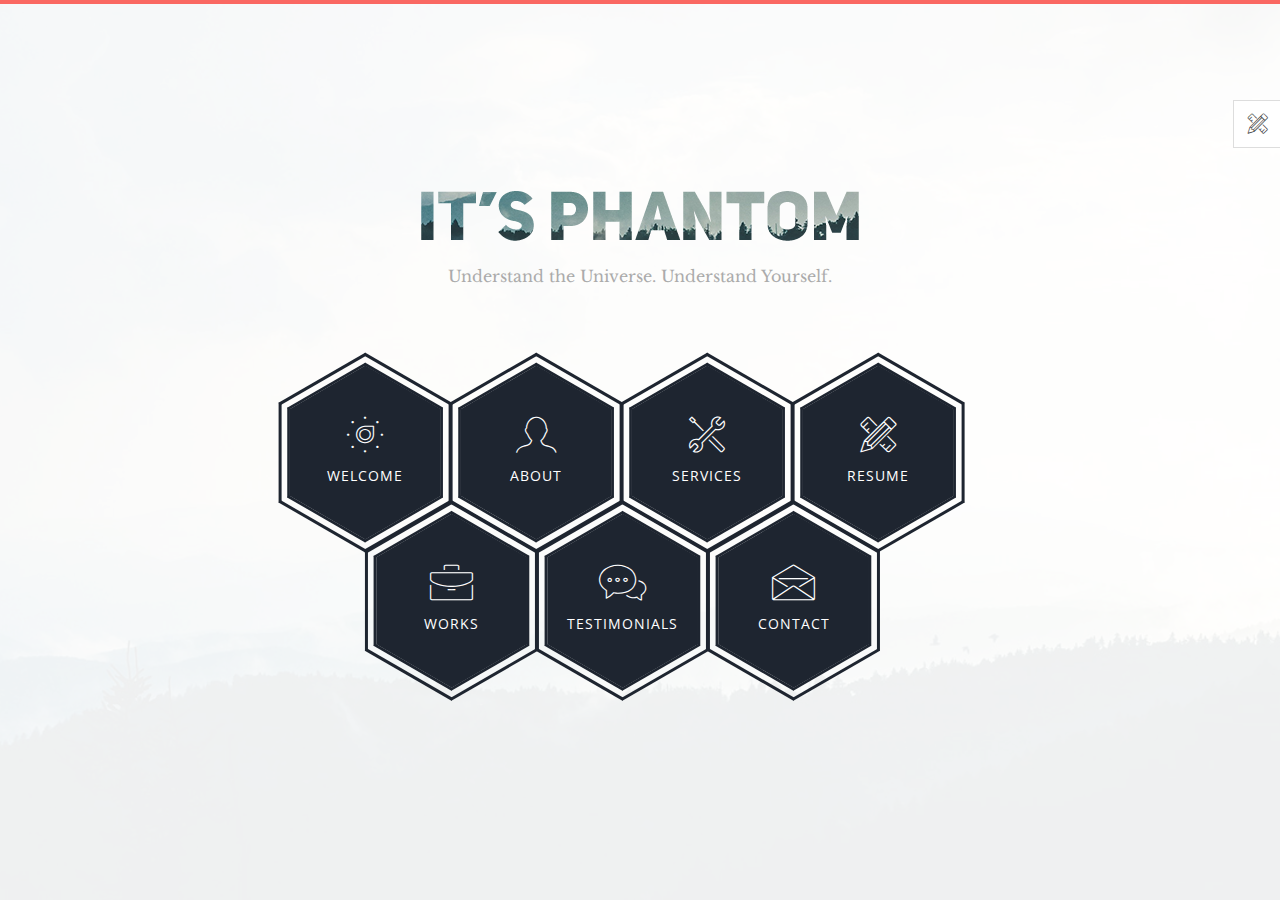
==== commit c140024c: "Change Header" ====
--- a/.vscode/index.html
+++ b/.vscode/index.html
@@ -92,7 +92,7 @@
           <div class="col-xs-12 col-md-offset-1 col-md-10 col-lg-offset-2 col-lg-8">
             <div class="page-title home text-center">
               <img src="images/phantom.png" alt="">
-              <p>A product designer from England, who focuses on interactive design &amp; A freelance designer focusing on typography &amp; clean interfaces. Also works in Google.</p>
+              <p>Understand the Universe. Understand Yourself.</p>
             </div>
 
             <div class="hexagon-menu clear">
